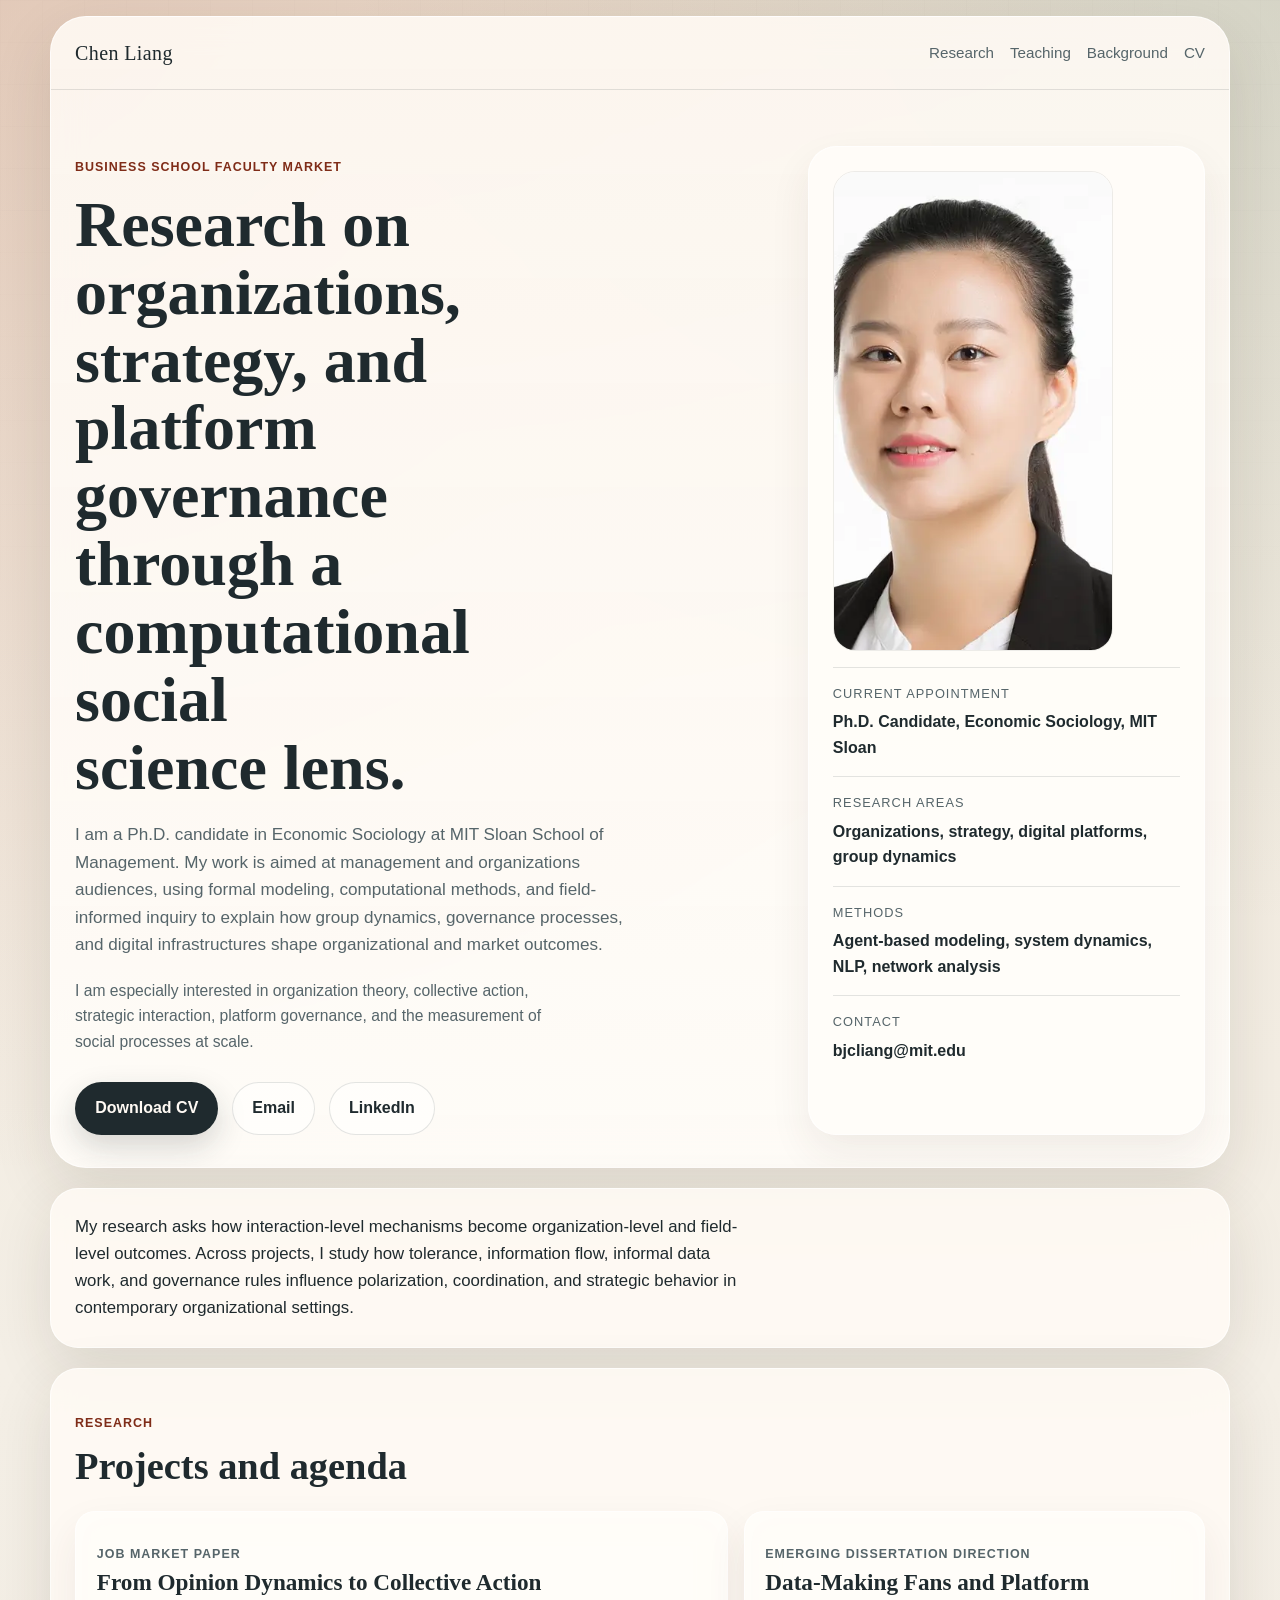
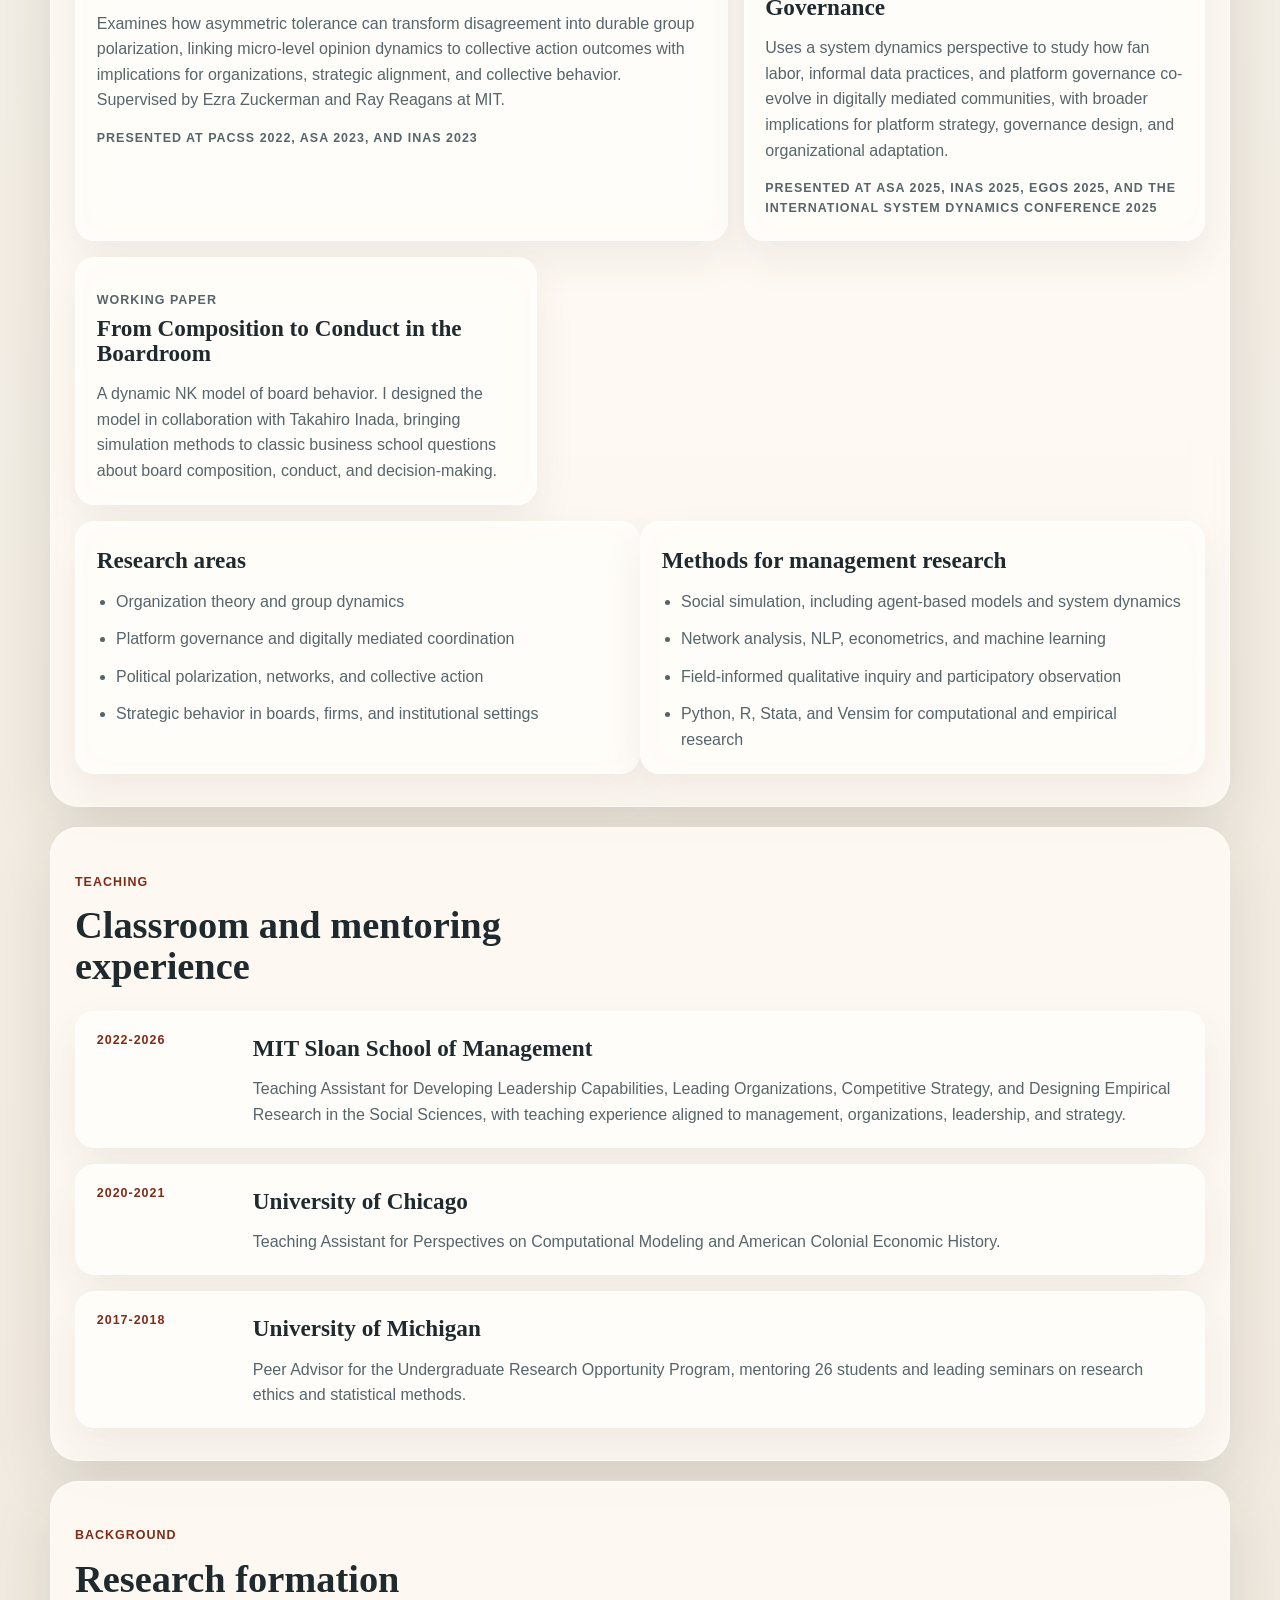
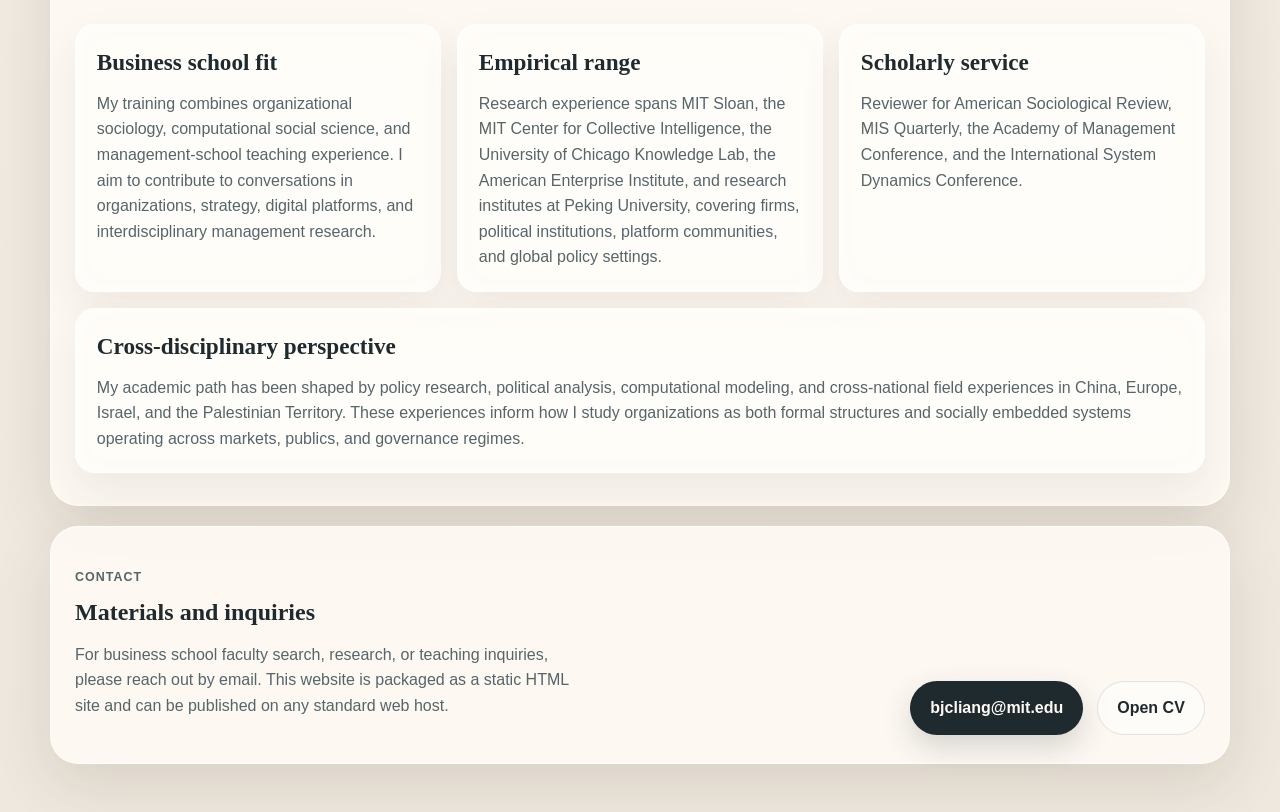
==== index.html @ 80644785 "Initial faculty site" ====
<!DOCTYPE html>
<html lang="en">
  <head>
    <meta charset="UTF-8" />
    <meta name="viewport" content="width=device-width, initial-scale=1.0" />
    <title>Chen Liang | Business School Faculty Market</title>
    <meta
      name="description"
      content="Chen Liang is a Ph.D. candidate at MIT Sloan whose research connects organizational theory, computational social science, and platform governance for management audiences."
    />
    <link rel="stylesheet" href="styles.css" />
  </head>
  <body>
    <div class="page-shell">
      <header class="hero">
        <nav class="topbar">
          <a class="wordmark" href="#top">Chen Liang</a>
          <div class="toplinks">
            <a href="#research">Research</a>
            <a href="#teaching">Teaching</a>
            <a href="#background">Background</a>
            <a href="Chen_Liang_CV.pdf" target="_blank" rel="noreferrer">CV</a>
          </div>
        </nav>

        <section class="hero-grid" id="top">
          <div class="hero-copy">
            <p class="eyebrow">Business School Faculty Market</p>
            <h1>
              Research on organizations, strategy, and platform governance
              through a computational social science lens.
            </h1>
            <p class="lede">
              I am a Ph.D. candidate in Economic Sociology at MIT Sloan School
              of Management. My work is aimed at management and organizations
              audiences, using formal modeling, computational methods, and
              field-informed inquiry to explain how group dynamics, governance
              processes, and digital infrastructures shape organizational and
              market outcomes.
            </p>
            <p class="lede lede-secondary">
              I am especially interested in organization theory, collective
              action, strategic interaction, platform governance, and the
              measurement of social processes at scale.
            </p>
            <div class="actions">
              <a class="button button-primary" href="Chen_Liang_CV.pdf" target="_blank" rel="noreferrer">Download CV</a>
              <a class="button button-secondary" href="mailto:bjcliang@mit.edu">Email</a>
              <a class="button button-secondary" href="https://www.linkedin.com/in/bjcliang/" target="_blank" rel="noreferrer">LinkedIn</a>
            </div>
          </div>

          <aside class="hero-card">
            <img
              class="headshot"
              src="headshot.webp"
              alt="Headshot of Chen Liang"
              width="480"
              height="480"
            />
            <dl class="profile-list">
              <div>
                <dt>Current appointment</dt>
                <dd>Ph.D. Candidate, Economic Sociology, MIT Sloan</dd>
              </div>
              <div>
                <dt>Research areas</dt>
                <dd>Organizations, strategy, digital platforms, group dynamics</dd>
              </div>
              <div>
                <dt>Methods</dt>
                <dd>Agent-based modeling, system dynamics, NLP, network analysis</dd>
              </div>
              <div>
                <dt>Contact</dt>
                <dd>bjcliang@mit.edu</dd>
              </div>
            </dl>
          </aside>
        </section>
      </header>

      <main>
        <section class="section intro-strip">
          <p>
            My research asks how interaction-level mechanisms become
            organization-level and field-level outcomes. Across projects, I
            study how tolerance, information flow, informal data work, and
            governance rules influence polarization, coordination, and
            strategic behavior in contemporary organizational settings.
          </p>
        </section>

        <section class="section" id="research">
          <div class="section-heading">
            <p class="eyebrow">Research</p>
            <h2>Projects and agenda</h2>
          </div>

          <div class="card-grid">
            <article class="feature-card feature-card-large">
              <p class="card-label">Job market paper</p>
              <h3>From Opinion Dynamics to Collective Action</h3>
              <p>
                Examines how asymmetric tolerance can transform disagreement
                into durable group polarization, linking micro-level opinion
                dynamics to collective action outcomes with implications for
                organizations, strategic alignment, and collective behavior.
                Supervised by Ezra Zuckerman and Ray Reagans at MIT.
              </p>
              <p class="meta">
                Presented at PaCSS 2022, ASA 2023, and INAS 2023
              </p>
            </article>

            <article class="feature-card">
              <p class="card-label">Emerging dissertation direction</p>
              <h3>Data-Making Fans and Platform Governance</h3>
              <p>
                Uses a system dynamics perspective to study how fan labor,
                informal data practices, and platform governance co-evolve in
                digitally mediated communities, with broader implications for
                platform strategy, governance design, and organizational
                adaptation.
              </p>
              <p class="meta">
                Presented at ASA 2025, INAS 2025, EGOS 2025, and the
                International System Dynamics Conference 2025
              </p>
            </article>

            <article class="feature-card">
              <p class="card-label">Working paper</p>
              <h3>From Composition to Conduct in the Boardroom</h3>
              <p>
                A dynamic NK model of board behavior. I designed the model in
                collaboration with Takahiro Inada, bringing simulation methods
                to classic business school questions about board composition,
                conduct, and decision-making.
              </p>
            </article>
          </div>

          <div class="two-column">
            <article class="panel">
              <h3>Research areas</h3>
              <ul class="clean-list">
                <li>Organization theory and group dynamics</li>
                <li>Platform governance and digitally mediated coordination</li>
                <li>Political polarization, networks, and collective action</li>
                <li>Strategic behavior in boards, firms, and institutional settings</li>
              </ul>
            </article>

            <article class="panel">
              <h3>Methods for management research</h3>
              <ul class="clean-list">
                <li>Social simulation, including agent-based models and system dynamics</li>
                <li>Network analysis, NLP, econometrics, and machine learning</li>
                <li>Field-informed qualitative inquiry and participatory observation</li>
                <li>Python, R, Stata, and Vensim for computational and empirical research</li>
              </ul>
            </article>
          </div>
        </section>

        <section class="section" id="teaching">
          <div class="section-heading">
            <p class="eyebrow">Teaching</p>
            <h2>Classroom and mentoring experience</h2>
          </div>

          <div class="timeline">
            <article class="timeline-item">
              <span class="timeline-year">2022-2026</span>
              <div>
                <h3>MIT Sloan School of Management</h3>
                <p>
                  Teaching Assistant for Developing Leadership Capabilities,
                  Leading Organizations, Competitive Strategy, and Designing
                  Empirical Research in the Social Sciences, with teaching
                  experience aligned to management, organizations, leadership,
                  and strategy.
                </p>
              </div>
            </article>

            <article class="timeline-item">
              <span class="timeline-year">2020-2021</span>
              <div>
                <h3>University of Chicago</h3>
                <p>
                  Teaching Assistant for Perspectives on Computational Modeling
                  and American Colonial Economic History.
                </p>
              </div>
            </article>

            <article class="timeline-item">
              <span class="timeline-year">2017-2018</span>
              <div>
                <h3>University of Michigan</h3>
                <p>
                  Peer Advisor for the Undergraduate Research Opportunity
                  Program, mentoring 26 students and leading seminars on
                  research ethics and statistical methods.
                </p>
              </div>
            </article>
          </div>
        </section>

        <section class="section" id="background">
          <div class="section-heading">
            <p class="eyebrow">Background</p>
            <h2>Research formation</h2>
          </div>

          <div class="three-up">
            <article class="panel">
              <h3>Business school fit</h3>
              <p>
                My training combines organizational sociology, computational
                social science, and management-school teaching experience. I
                aim to contribute to conversations in organizations, strategy,
                digital platforms, and interdisciplinary management research.
              </p>
            </article>

            <article class="panel">
              <h3>Empirical range</h3>
              <p>
                Research experience spans MIT Sloan, the MIT Center for
                Collective Intelligence, the University of Chicago Knowledge
                Lab, the American Enterprise Institute, and research institutes
                at Peking University, covering firms, political institutions,
                platform communities, and global policy settings.
              </p>
            </article>

            <article class="panel">
              <h3>Scholarly service</h3>
              <p>
                Reviewer for American Sociological Review, MIS Quarterly, the
                Academy of Management Conference, and the International System
                Dynamics Conference.
              </p>
            </article>
          </div>

          <article class="panel panel-wide">
            <h3>Cross-disciplinary perspective</h3>
            <p>
              My academic path has been shaped by policy research, political
              analysis, computational modeling, and cross-national field
              experiences in China, Europe, Israel, and the Palestinian
              Territory. These experiences inform how I study organizations as
              both formal structures and socially embedded systems operating
              across markets, publics, and governance regimes.
            </p>
          </article>
        </section>

        <section class="section contact-panel">
          <div>
            <p class="eyebrow">Contact</p>
            <h2>Materials and inquiries</h2>
            <p>
              For business school faculty search, research, or teaching
              inquiries, please reach out by email. This website is packaged as
              a static HTML site and can be published on any standard web host.
            </p>
          </div>
          <div class="contact-actions">
            <a class="button button-primary" href="mailto:bjcliang@mit.edu">bjcliang@mit.edu</a>
            <a class="button button-secondary" href="Chen_Liang_CV.pdf" target="_blank" rel="noreferrer">Open CV</a>
          </div>
        </section>
      </main>
    </div>
  </body>
</html>
---- styles.css ----
:root {
  --bg: #f4efe6;
  --bg-soft: rgba(255, 251, 245, 0.86);
  --paper: rgba(255, 253, 249, 0.94);
  --ink: #1f2a2e;
  --muted: #56656a;
  --line: rgba(31, 42, 46, 0.12);
  --accent: #aa4a2d;
  --accent-deep: #7f2c18;
  --sage: #d9e4dd;
  --shadow: 0 20px 60px rgba(51, 43, 24, 0.12);
  --radius-lg: 28px;
  --radius-md: 20px;
  --radius-sm: 14px;
  --max: 1180px;
}

* {
  box-sizing: border-box;
}

html {
  scroll-behavior: smooth;
}

body {
  margin: 0;
  font-family: "Avenir Next", Avenir, "Segoe UI", sans-serif;
  color: var(--ink);
  background:
    radial-gradient(circle at top left, rgba(170, 74, 45, 0.18), transparent 28%),
    radial-gradient(circle at top right, rgba(100, 133, 118, 0.18), transparent 22%),
    linear-gradient(180deg, #efe6d8 0%, var(--bg) 34%, #efe8de 100%);
  line-height: 1.6;
}

body::before {
  content: "";
  position: fixed;
  inset: 0;
  pointer-events: none;
  background-image: linear-gradient(rgba(31, 42, 46, 0.025) 1px, transparent 1px),
    linear-gradient(90deg, rgba(31, 42, 46, 0.025) 1px, transparent 1px);
  background-size: 42px 42px;
  mask-image: linear-gradient(180deg, rgba(0, 0, 0, 0.35), transparent 85%);
}

a {
  color: inherit;
  text-decoration: none;
}

.page-shell {
  width: min(calc(100% - 2rem), var(--max));
  margin: 1rem auto 3rem;
}

.hero,
.section,
.panel,
.feature-card,
.contact-panel {
  backdrop-filter: blur(16px);
  animation: rise-in 700ms ease both;
}

.hero {
  background: linear-gradient(180deg, rgba(255, 250, 244, 0.88), rgba(255, 252, 248, 0.92));
  border: 1px solid rgba(255, 255, 255, 0.7);
  border-radius: calc(var(--radius-lg) + 8px);
  box-shadow: var(--shadow);
  overflow: hidden;
}

.topbar {
  display: flex;
  justify-content: space-between;
  align-items: center;
  gap: 1rem;
  padding: 1.25rem 1.5rem;
  border-bottom: 1px solid var(--line);
}

.wordmark {
  font-family: Georgia, "Times New Roman", serif;
  font-size: 1.25rem;
  letter-spacing: 0.02em;
}

.toplinks {
  display: flex;
  flex-wrap: wrap;
  gap: 1rem;
  color: var(--muted);
  font-size: 0.95rem;
}

.toplinks a:hover,
.wordmark:hover {
  color: var(--accent-deep);
}

.hero-grid {
  display: grid;
  grid-template-columns: minmax(0, 1.5fr) minmax(280px, 0.85fr);
  gap: 2rem;
  padding: 3.5rem 1.5rem 2rem;
}

.eyebrow,
.card-label,
.meta,
.timeline-year {
  letter-spacing: 0.08em;
  text-transform: uppercase;
  font-size: 0.78rem;
}

.eyebrow,
.card-label,
.timeline-year {
  color: var(--accent-deep);
  font-weight: 700;
}

.hero-copy h1,
.section-heading h2,
.panel h3,
.feature-card h3,
.timeline-item h3,
.contact-panel h2 {
  font-family: Georgia, "Times New Roman", serif;
  font-weight: 600;
  line-height: 1.06;
  margin: 0;
}

.hero-copy h1 {
  font-size: clamp(2.8rem, 5vw, 5.5rem);
  max-width: 11ch;
  margin-top: 0.35rem;
}

.lede {
  max-width: 60ch;
  font-size: 1.07rem;
  color: var(--muted);
  margin: 1.25rem 0 0;
}

.lede-secondary {
  max-width: 58ch;
  font-size: 0.98rem;
}

.actions,
.contact-actions {
  display: flex;
  flex-wrap: wrap;
  gap: 0.85rem;
  margin-top: 1.75rem;
}

.button {
  display: inline-flex;
  align-items: center;
  justify-content: center;
  min-height: 48px;
  padding: 0.8rem 1.2rem;
  border-radius: 999px;
  border: 1px solid transparent;
  font-weight: 700;
  transition: transform 180ms ease, box-shadow 180ms ease, border-color 180ms ease;
}

.button:hover {
  transform: translateY(-2px);
}

.button-primary {
  background: var(--ink);
  color: #fffaf4;
  box-shadow: 0 12px 30px rgba(31, 42, 46, 0.18);
}

.button-secondary {
  background: rgba(255, 255, 255, 0.55);
  border-color: rgba(31, 42, 46, 0.12);
}

.hero-card,
.panel,
.feature-card,
.contact-panel,
.timeline-item {
  background: var(--paper);
  border: 1px solid rgba(255, 255, 255, 0.72);
  box-shadow: 0 18px 40px rgba(74, 57, 33, 0.08);
}

.hero-card {
  border-radius: var(--radius-lg);
  padding: 1.5rem;
  position: relative;
  overflow: hidden;
}

.hero-card::after {
  content: "";
  position: absolute;
  inset: auto -20% -35% auto;
  width: 220px;
  height: 220px;
  background: radial-gradient(circle, rgba(170, 74, 45, 0.18), transparent 68%);
}

.headshot {
  display: block;
  width: min(100%, 280px);
  aspect-ratio: 1 / 1;
  object-fit: cover;
  object-position: center top;
  border-radius: 22px;
  margin-bottom: 1rem;
  border: 1px solid rgba(31, 42, 46, 0.08);
}

.profile-list {
  display: grid;
  gap: 1rem;
  margin: 0;
}

.profile-list div {
  padding-top: 1rem;
  border-top: 1px solid var(--line);
}

.profile-list dt {
  font-size: 0.8rem;
  text-transform: uppercase;
  letter-spacing: 0.08em;
  color: var(--muted);
  margin-bottom: 0.3rem;
}

.profile-list dd {
  margin: 0;
  font-weight: 600;
}

.section {
  margin-top: 1.25rem;
  padding: 2rem 1.5rem;
  background: var(--bg-soft);
  border: 1px solid rgba(255, 255, 255, 0.7);
  border-radius: var(--radius-lg);
  box-shadow: var(--shadow);
}

.intro-strip {
  padding-top: 1.6rem;
  padding-bottom: 1.6rem;
}

.intro-strip p {
  margin: 0;
  max-width: 72ch;
  font-size: 1.05rem;
}

.section-heading {
  max-width: 54ch;
  margin-bottom: 1.5rem;
}

.section-heading h2 {
  font-size: clamp(2rem, 3vw, 3.15rem);
  margin-top: 0.15rem;
}

.card-grid,
.three-up {
  display: grid;
  gap: 1rem;
}

.card-grid {
  grid-template-columns: repeat(12, 1fr);
}

.feature-card {
  border-radius: var(--radius-md);
  padding: 1.3rem;
}

.feature-card-large {
  grid-column: span 7;
}

.feature-card:not(.feature-card-large) {
  grid-column: span 5;
}

.feature-card h3,
.panel h3,
.timeline-item h3 {
  font-size: 1.45rem;
  margin-top: 0.3rem;
}

.feature-card p,
.panel p,
.timeline-item p {
  color: var(--muted);
  margin-bottom: 0;
}

.meta {
  margin-top: 1rem;
  color: var(--accent-deep);
  font-weight: 700;
}

.two-column,
.three-up {
  display: grid;
  grid-template-columns: repeat(2, minmax(0, 1fr));
  margin-top: 1rem;
}

.three-up {
  grid-template-columns: repeat(3, minmax(0, 1fr));
}

.panel {
  border-radius: var(--radius-md);
  padding: 1.3rem;
}

.panel-wide {
  margin-top: 1rem;
}

.clean-list {
  margin: 1rem 0 0;
  padding-left: 1.2rem;
  color: var(--muted);
}

.clean-list li + li {
  margin-top: 0.75rem;
}

.timeline {
  display: grid;
  gap: 1rem;
}

.timeline-item {
  display: grid;
  grid-template-columns: 140px minmax(0, 1fr);
  gap: 1rem;
  padding: 1.2rem 1.3rem;
  border-radius: var(--radius-md);
}

.contact-panel {
  display: flex;
  justify-content: space-between;
  align-items: end;
  gap: 1.5rem;
  margin-top: 1.25rem;
  padding: 1.75rem 1.5rem;
  border-radius: var(--radius-lg);
}

.contact-panel p {
  color: var(--muted);
  max-width: 56ch;
}

@keyframes rise-in {
  from {
    opacity: 0;
    transform: translateY(18px);
  }

  to {
    opacity: 1;
    transform: translateY(0);
  }
}

@media (max-width: 980px) {
  .hero-grid,
  .contact-panel,
  .timeline-item {
    grid-template-columns: 1fr;
  }

  .card-grid,
  .two-column,
  .three-up {
    grid-template-columns: 1fr;
  }

  .feature-card,
  .feature-card-large {
    grid-column: auto;
  }

  .contact-panel {
    align-items: start;
  }
}

@media (max-width: 720px) {
  .page-shell {
    width: min(calc(100% - 1rem), var(--max));
    margin-top: 0.5rem;
  }

  .topbar,
  .hero-grid,
  .section,
  .contact-panel {
    padding-left: 1rem;
    padding-right: 1rem;
  }

  .hero-grid {
    padding-top: 2.25rem;
  }

  .hero-copy h1 {
    max-width: none;
  }
}
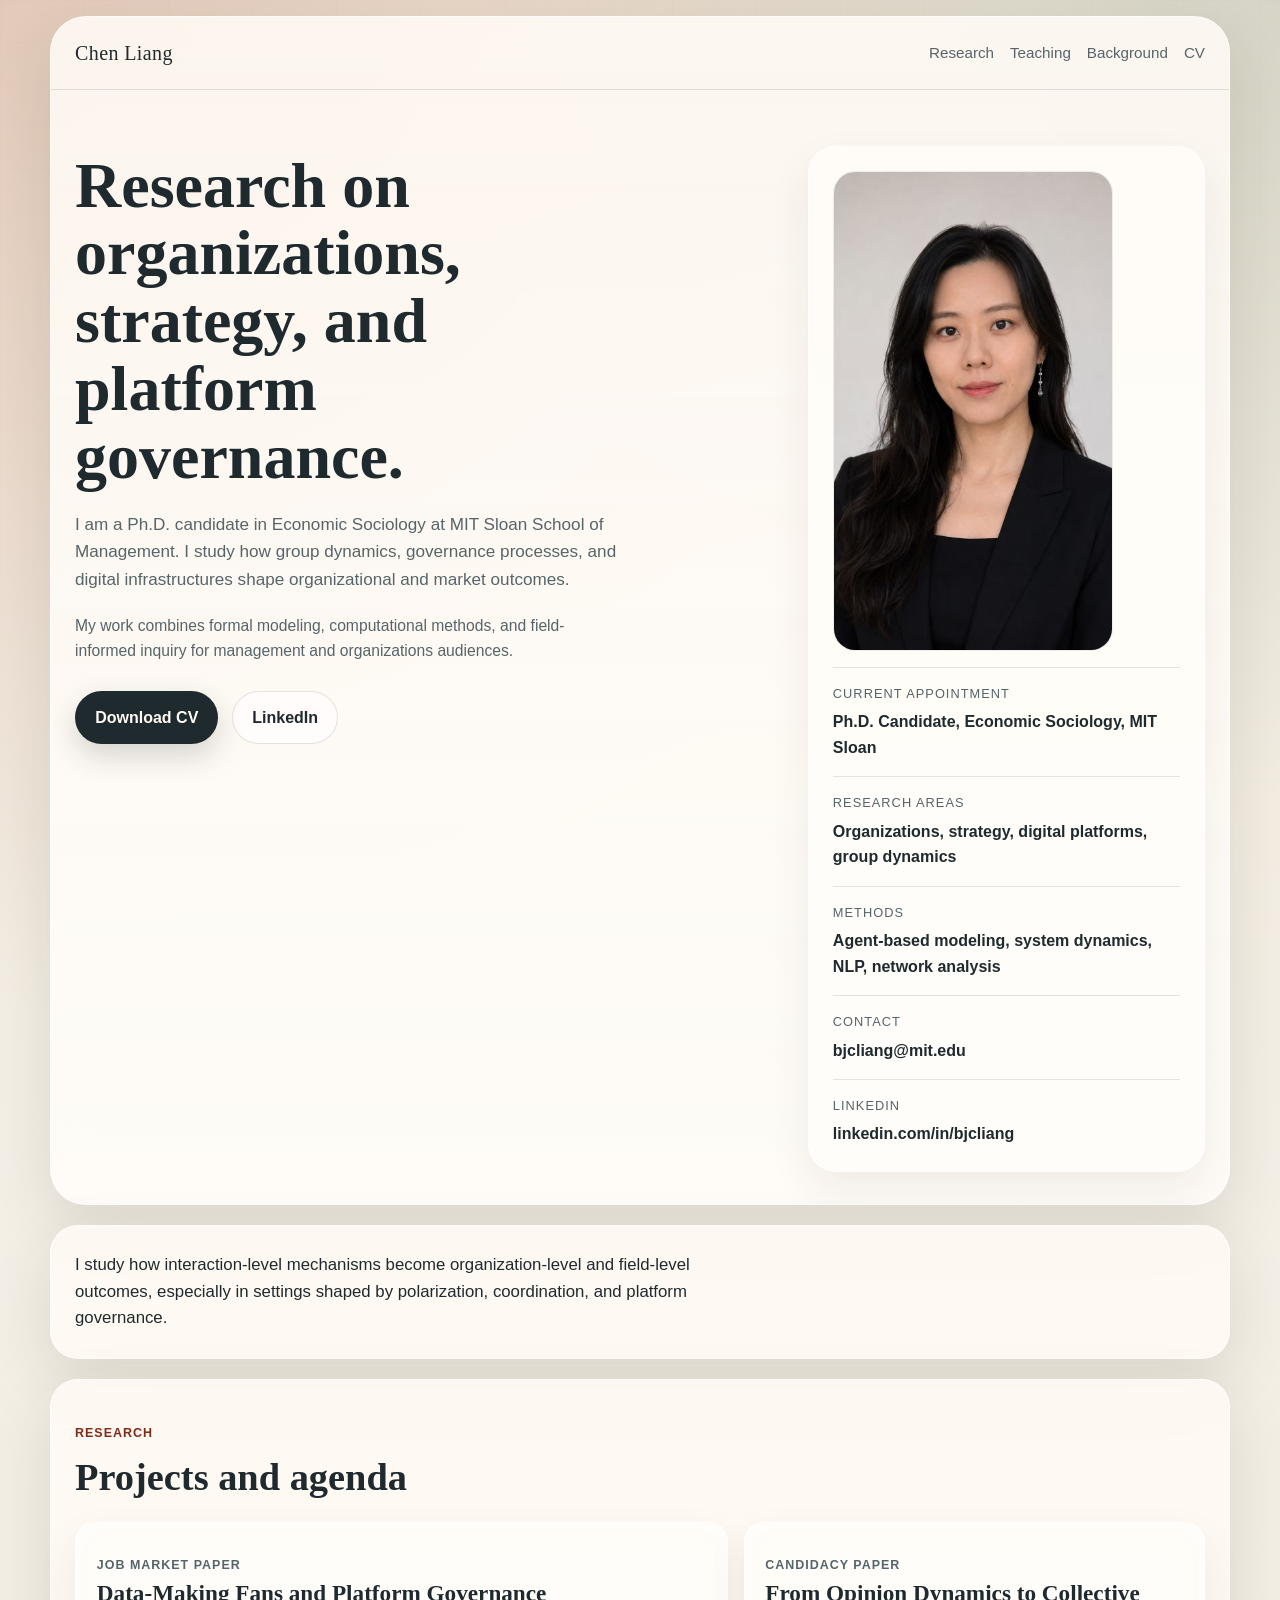
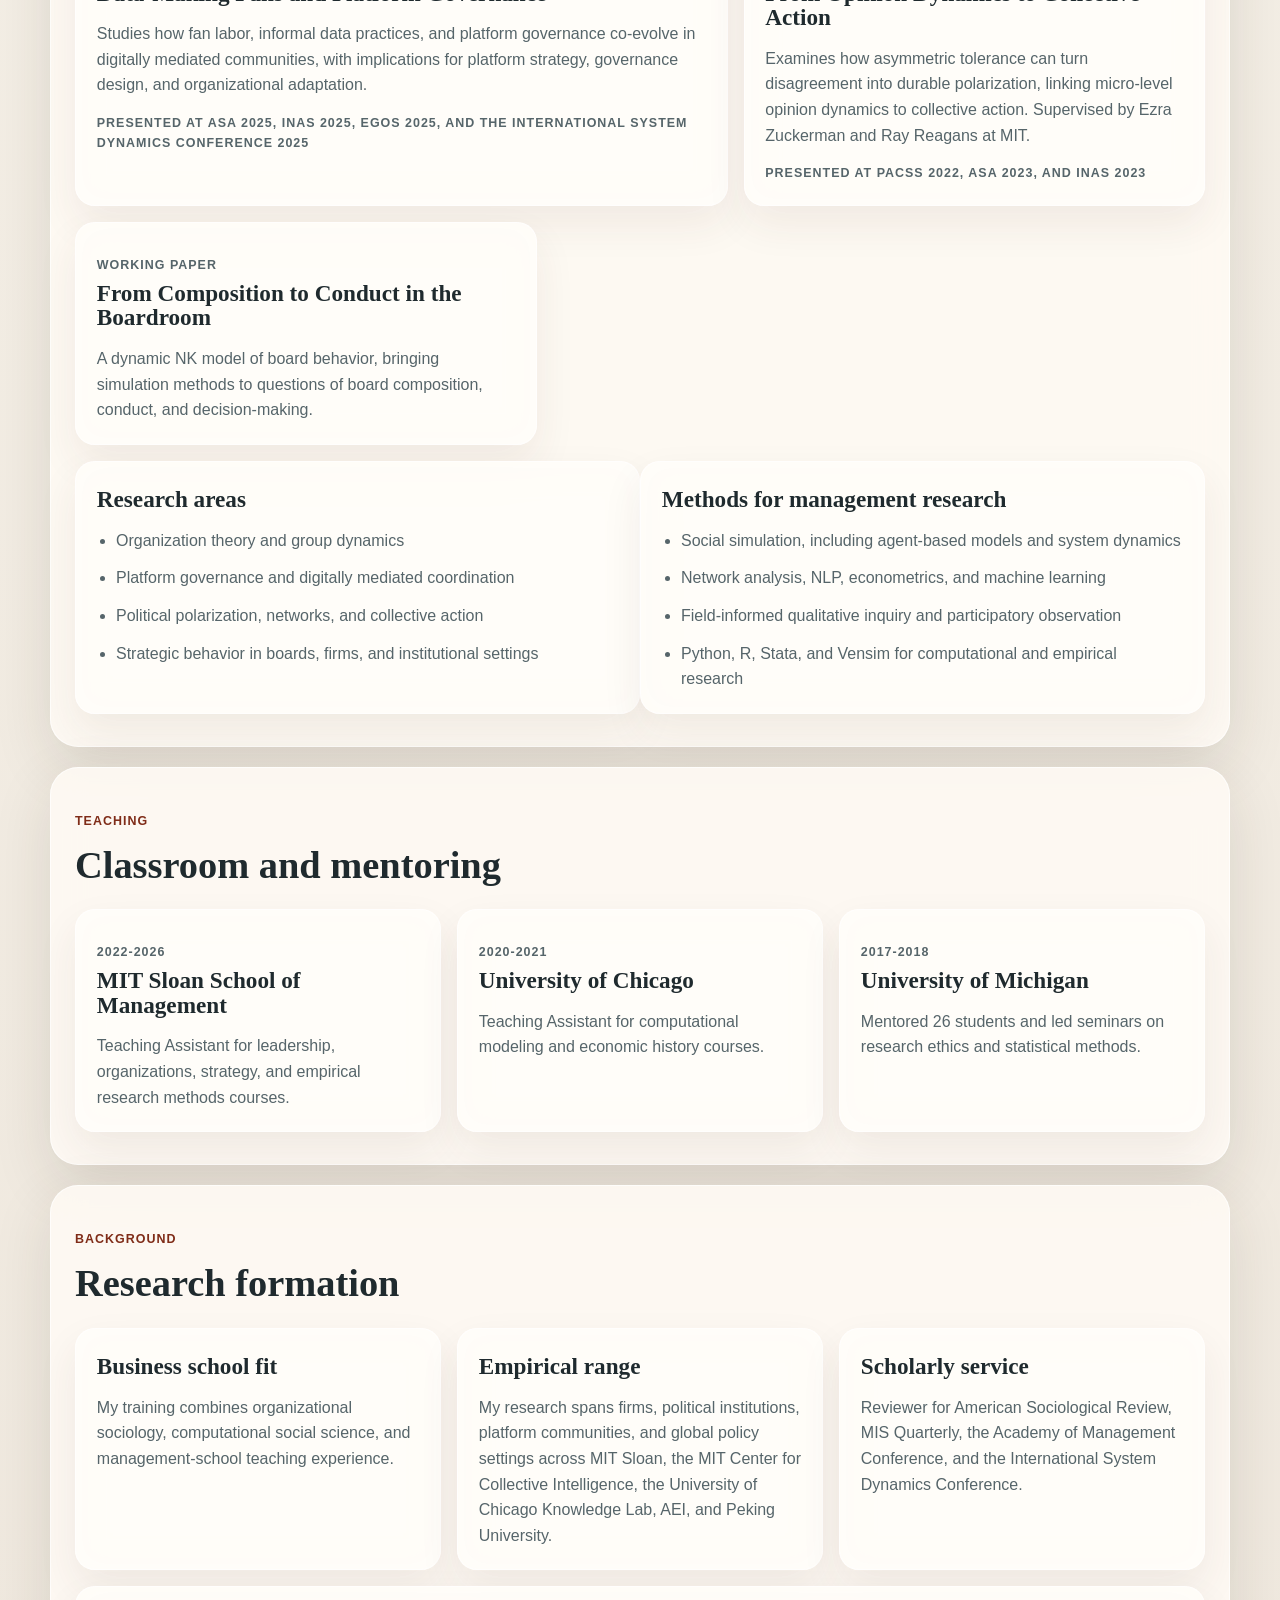
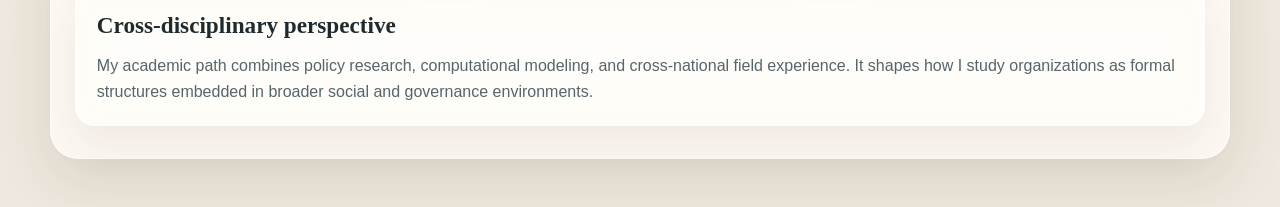
==== commit c5aee00c: "refine" ====
--- a/index.html
+++ b/index.html
@@ -3,10 +3,10 @@
   <head>
     <meta charset="UTF-8" />
     <meta name="viewport" content="width=device-width, initial-scale=1.0" />
-    <title>Chen Liang | Business School Faculty Market</title>
+    <title>Chen Liang</title>
     <meta
       name="description"
-      content="Chen Liang is a Ph.D. candidate at MIT Sloan whose research connects organizational theory, computational social science, and platform governance for management audiences."
+      content="Chen Liang is a Ph.D. candidate at MIT Sloan studying organizations, strategy, and platform governance with computational social science methods."
     />
     <link rel="stylesheet" href="styles.css" />
   </head>
@@ -25,27 +25,22 @@
 
         <section class="hero-grid" id="top">
           <div class="hero-copy">
-            <p class="eyebrow">Business School Faculty Market</p>
             <h1>
-              Research on organizations, strategy, and platform governance
-              through a computational social science lens.
+              Research on organizations, strategy, and platform governance.
             </h1>
             <p class="lede">
               I am a Ph.D. candidate in Economic Sociology at MIT Sloan School
-              of Management. My work is aimed at management and organizations
-              audiences, using formal modeling, computational methods, and
-              field-informed inquiry to explain how group dynamics, governance
-              processes, and digital infrastructures shape organizational and
-              market outcomes.
+              of Management. I study how group dynamics, governance processes,
+              and digital infrastructures shape organizational and market
+              outcomes.
             </p>
             <p class="lede lede-secondary">
-              I am especially interested in organization theory, collective
-              action, strategic interaction, platform governance, and the
-              measurement of social processes at scale.
+              My work combines formal modeling, computational methods, and
+              field-informed inquiry for management and organizations
+              audiences.
             </p>
             <div class="actions">
               <a class="button button-primary" href="Chen_Liang_CV.pdf" target="_blank" rel="noreferrer">Download CV</a>
-              <a class="button button-secondary" href="mailto:bjcliang@mit.edu">Email</a>
               <a class="button button-secondary" href="https://www.linkedin.com/in/bjcliang/" target="_blank" rel="noreferrer">LinkedIn</a>
             </div>
           </div>
@@ -53,7 +48,7 @@
           <aside class="hero-card">
             <img
               class="headshot"
-              src="headshot.webp"
+              src="portrait.jpg"
               alt="Headshot of Chen Liang"
               width="480"
               height="480"
@@ -75,6 +70,10 @@
                 <dt>Contact</dt>
                 <dd>bjcliang@mit.edu</dd>
               </div>
+              <div>
+                <dt>LinkedIn</dt>
+                <dd><a href="https://www.linkedin.com/in/bjcliang/" target="_blank" rel="noreferrer">linkedin.com/in/bjcliang</a></dd>
+              </div>
             </dl>
           </aside>
         </section>
@@ -83,11 +82,9 @@
       <main>
         <section class="section intro-strip">
           <p>
-            My research asks how interaction-level mechanisms become
-            organization-level and field-level outcomes. Across projects, I
-            study how tolerance, information flow, informal data work, and
-            governance rules influence polarization, coordination, and
-            strategic behavior in contemporary organizational settings.
+            I study how interaction-level mechanisms become organization-level
+            and field-level outcomes, especially in settings shaped by
+            polarization, coordination, and platform governance.
           </p>
         </section>
 
@@ -100,28 +97,12 @@
           <div class="card-grid">
             <article class="feature-card feature-card-large">
               <p class="card-label">Job market paper</p>
-              <h3>From Opinion Dynamics to Collective Action</h3>
-              <p>
-                Examines how asymmetric tolerance can transform disagreement
-                into durable group polarization, linking micro-level opinion
-                dynamics to collective action outcomes with implications for
-                organizations, strategic alignment, and collective behavior.
-                Supervised by Ezra Zuckerman and Ray Reagans at MIT.
-              </p>
-              <p class="meta">
-                Presented at PaCSS 2022, ASA 2023, and INAS 2023
-              </p>
-            </article>
-
-            <article class="feature-card">
-              <p class="card-label">Emerging dissertation direction</p>
               <h3>Data-Making Fans and Platform Governance</h3>
               <p>
-                Uses a system dynamics perspective to study how fan labor,
-                informal data practices, and platform governance co-evolve in
-                digitally mediated communities, with broader implications for
-                platform strategy, governance design, and organizational
-                adaptation.
+                Studies how fan labor, informal data practices, and platform
+                governance co-evolve in digitally mediated communities, with
+                implications for platform strategy, governance design, and
+                organizational adaptation.
               </p>
               <p class="meta">
                 Presented at ASA 2025, INAS 2025, EGOS 2025, and the
@@ -130,13 +111,26 @@
             </article>
 
             <article class="feature-card">
+              <p class="card-label">Candidacy paper</p>
+              <h3>From Opinion Dynamics to Collective Action</h3>
+              <p>
+                Examines how asymmetric tolerance can turn disagreement into
+                durable polarization, linking micro-level opinion dynamics to
+                collective action. Supervised by Ezra Zuckerman and Ray Reagans
+                at MIT.
+              </p>
+              <p class="meta">
+                Presented at PaCSS 2022, ASA 2023, and INAS 2023
+              </p>
+            </article>
+
+            <article class="feature-card">
               <p class="card-label">Working paper</p>
               <h3>From Composition to Conduct in the Boardroom</h3>
               <p>
-                A dynamic NK model of board behavior. I designed the model in
-                collaboration with Takahiro Inada, bringing simulation methods
-                to classic business school questions about board composition,
-                conduct, and decision-making.
+                A dynamic NK model of board behavior, bringing simulation
+                methods to questions of board composition, conduct, and
+                decision-making.
               </p>
             </article>
           </div>
@@ -167,45 +161,35 @@
         <section class="section" id="teaching">
           <div class="section-heading">
             <p class="eyebrow">Teaching</p>
-            <h2>Classroom and mentoring experience</h2>
-          </div>
-
-          <div class="timeline">
-            <article class="timeline-item">
-              <span class="timeline-year">2022-2026</span>
-              <div>
-                <h3>MIT Sloan School of Management</h3>
-                <p>
-                  Teaching Assistant for Developing Leadership Capabilities,
-                  Leading Organizations, Competitive Strategy, and Designing
-                  Empirical Research in the Social Sciences, with teaching
-                  experience aligned to management, organizations, leadership,
-                  and strategy.
-                </p>
-              </div>
-            </article>
-
-            <article class="timeline-item">
-              <span class="timeline-year">2020-2021</span>
-              <div>
-                <h3>University of Chicago</h3>
-                <p>
-                  Teaching Assistant for Perspectives on Computational Modeling
-                  and American Colonial Economic History.
-                </p>
-              </div>
-            </article>
-
-            <article class="timeline-item">
-              <span class="timeline-year">2017-2018</span>
-              <div>
-                <h3>University of Michigan</h3>
-                <p>
-                  Peer Advisor for the Undergraduate Research Opportunity
-                  Program, mentoring 26 students and leading seminars on
-                  research ethics and statistical methods.
-                </p>
-              </div>
+            <h2>Classroom and mentoring</h2>
+          </div>
+
+          <div class="teaching-row">
+            <article class="panel">
+              <p class="timeline-year">2022-2026</p>
+              <h3>MIT Sloan School of Management</h3>
+              <p>
+                Teaching Assistant for leadership, organizations, strategy, and
+                empirical research methods courses.
+              </p>
+            </article>
+
+            <article class="panel">
+              <p class="timeline-year">2020-2021</p>
+              <h3>University of Chicago</h3>
+              <p>
+                Teaching Assistant for computational modeling and economic
+                history courses.
+              </p>
+            </article>
+
+            <article class="panel">
+              <p class="timeline-year">2017-2018</p>
+              <h3>University of Michigan</h3>
+              <p>
+                Mentored 26 students and led seminars on research ethics and
+                statistical methods.
+              </p>
             </article>
           </div>
         </section>
@@ -221,20 +205,17 @@
               <h3>Business school fit</h3>
               <p>
                 My training combines organizational sociology, computational
-                social science, and management-school teaching experience. I
-                aim to contribute to conversations in organizations, strategy,
-                digital platforms, and interdisciplinary management research.
+                social science, and management-school teaching experience.
               </p>
             </article>
 
             <article class="panel">
               <h3>Empirical range</h3>
               <p>
-                Research experience spans MIT Sloan, the MIT Center for
-                Collective Intelligence, the University of Chicago Knowledge
-                Lab, the American Enterprise Institute, and research institutes
-                at Peking University, covering firms, political institutions,
-                platform communities, and global policy settings.
+                My research spans firms, political institutions, platform
+                communities, and global policy settings across MIT Sloan, the
+                MIT Center for Collective Intelligence, the University of
+                Chicago Knowledge Lab, AEI, and Peking University.
               </p>
             </article>
 
@@ -251,31 +232,14 @@
           <article class="panel panel-wide">
             <h3>Cross-disciplinary perspective</h3>
             <p>
-              My academic path has been shaped by policy research, political
-              analysis, computational modeling, and cross-national field
-              experiences in China, Europe, Israel, and the Palestinian
-              Territory. These experiences inform how I study organizations as
-              both formal structures and socially embedded systems operating
-              across markets, publics, and governance regimes.
+              My academic path combines policy research, computational
+              modeling, and cross-national field experience. It shapes how I
+              study organizations as formal structures embedded in broader
+              social and governance environments.
             </p>
           </article>
         </section>
 
-        <section class="section contact-panel">
-          <div>
-            <p class="eyebrow">Contact</p>
-            <h2>Materials and inquiries</h2>
-            <p>
-              For business school faculty search, research, or teaching
-              inquiries, please reach out by email. This website is packaged as
-              a static HTML site and can be published on any standard web host.
-            </p>
-          </div>
-          <div class="contact-actions">
-            <a class="button button-primary" href="mailto:bjcliang@mit.edu">bjcliang@mit.edu</a>
-            <a class="button button-secondary" href="Chen_Liang_CV.pdf" target="_blank" rel="noreferrer">Open CV</a>
-          </div>
-        </section>
       </main>
     </div>
   </body>
--- a/styles.css
+++ b/styles.css
@@ -217,9 +217,9 @@
 .headshot {
   display: block;
   width: min(100%, 280px);
-  aspect-ratio: 1 / 1;
+  aspect-ratio: 4 / 5;
   object-fit: cover;
-  object-position: center top;
+  object-position: center 18%;
   border-radius: 22px;
   margin-bottom: 1rem;
   border: 1px solid rgba(31, 42, 46, 0.08);
@@ -247,6 +247,10 @@
 .profile-list dd {
   margin: 0;
   font-weight: 600;
+}
+
+.profile-list a:hover {
+  color: var(--accent-deep);
 }
 
 .section {
@@ -354,6 +358,12 @@
 
 .timeline {
   display: grid;
+  gap: 1rem;
+}
+
+.teaching-row {
+  display: grid;
+  grid-template-columns: repeat(3, minmax(0, 1fr));
   gap: 1rem;
 }
 
@@ -401,7 +411,8 @@
 
   .card-grid,
   .two-column,
-  .three-up {
+  .three-up,
+  .teaching-row {
     grid-template-columns: 1fr;
   }
 
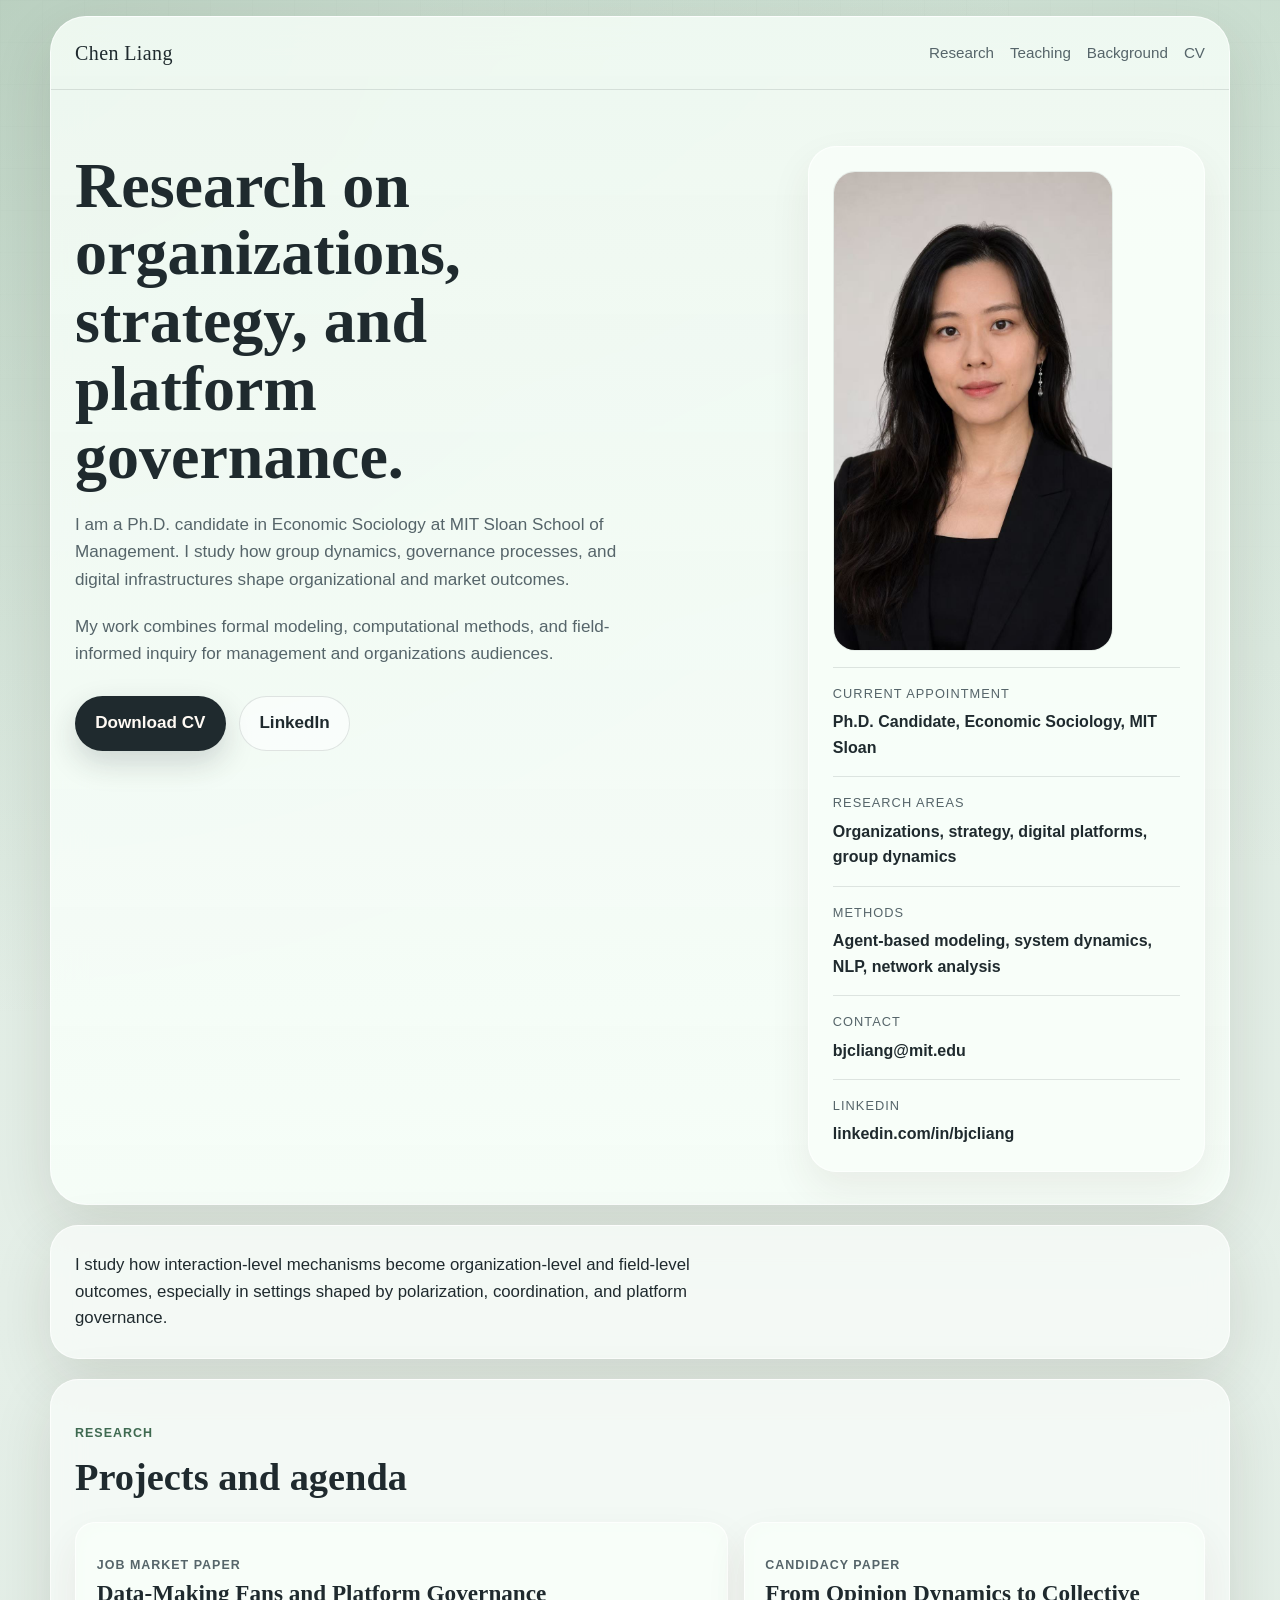
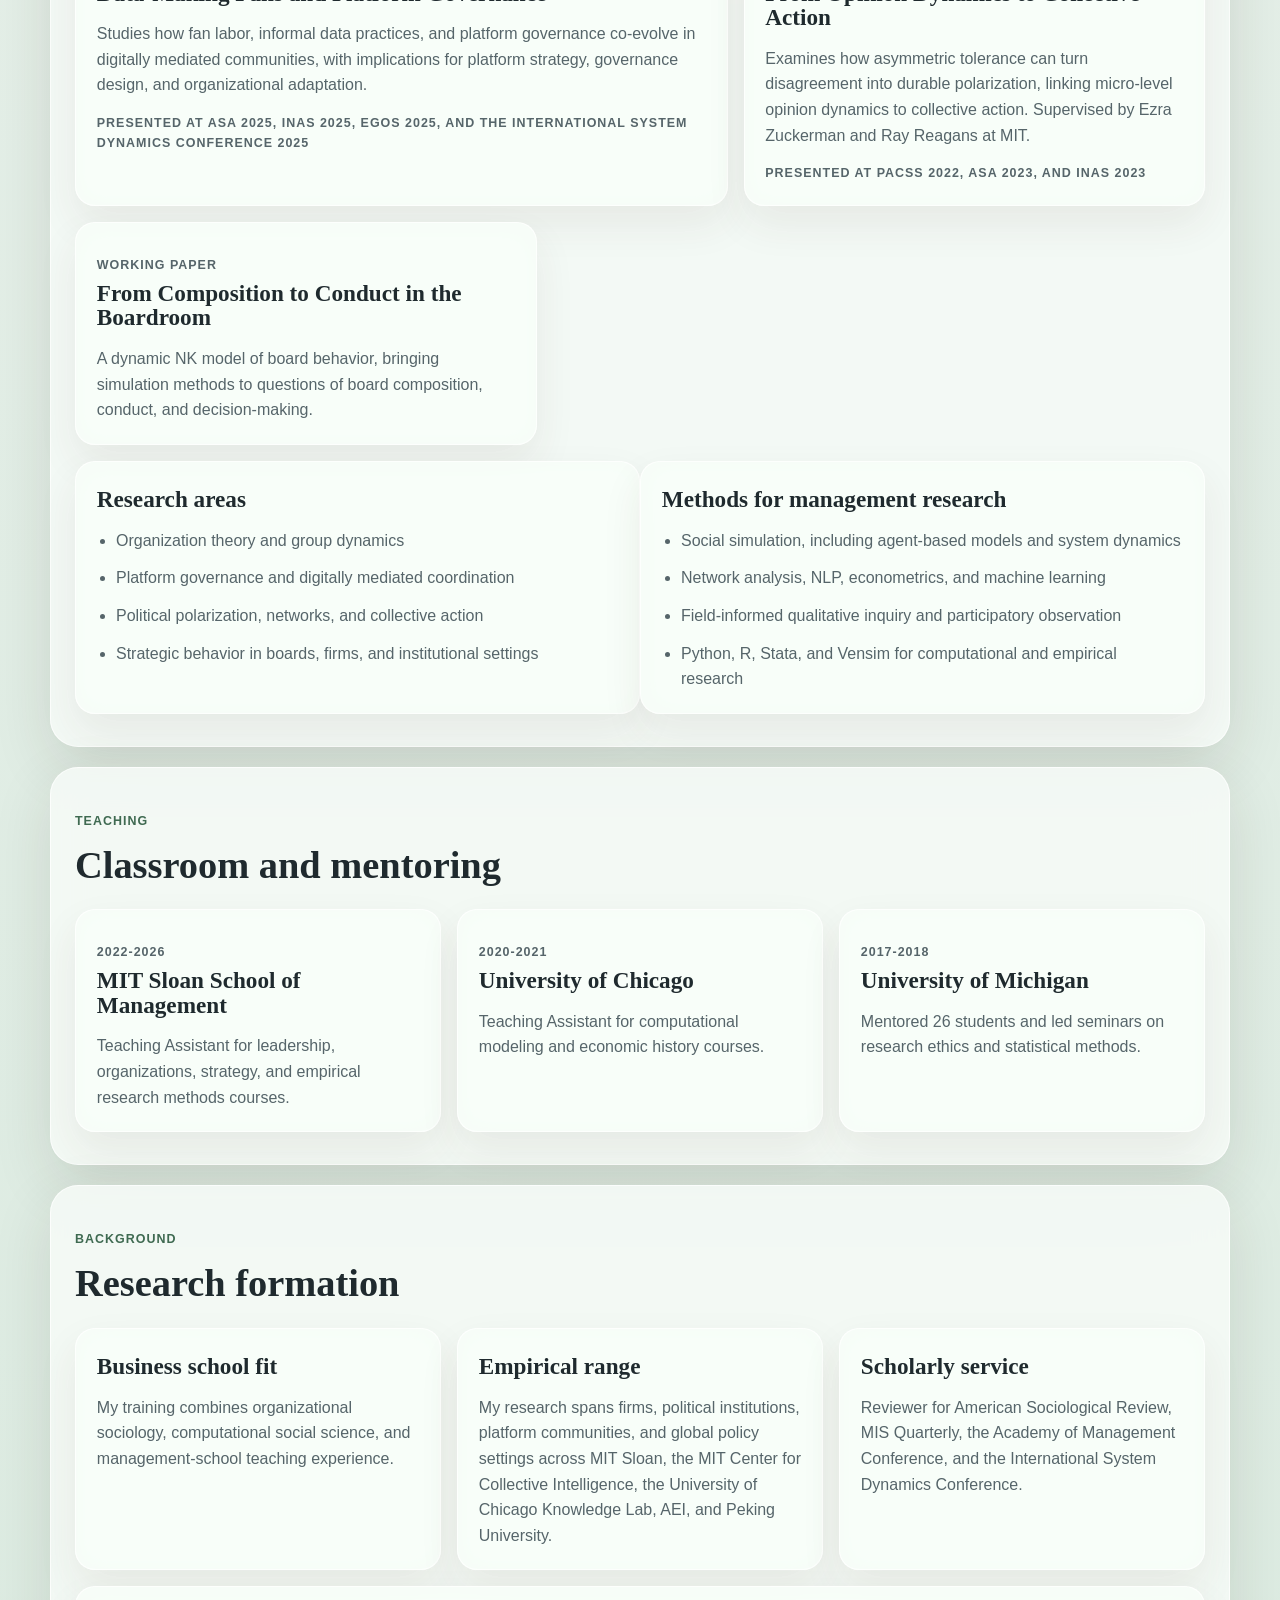
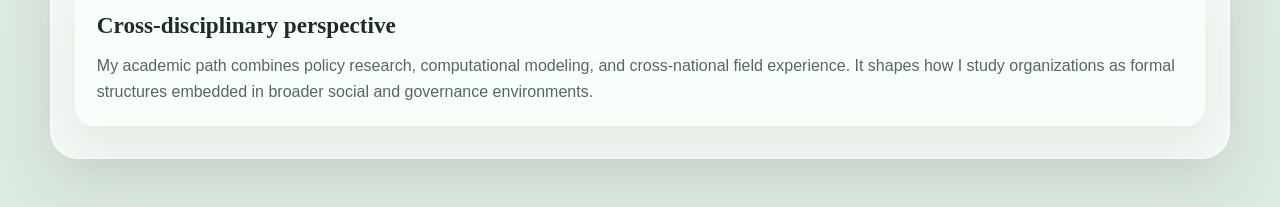
==== commit 18f90f1e: "change color" ====
--- a/index.html
+++ b/index.html
@@ -8,7 +8,7 @@
       name="description"
       content="Chen Liang is a Ph.D. candidate at MIT Sloan studying organizations, strategy, and platform governance with computational social science methods."
     />
-    <link rel="stylesheet" href="styles.css" />
+    <link rel="stylesheet" href="styles.css?v=3" />
   </head>
   <body>
     <div class="page-shell">
--- a/styles.css
+++ b/styles.css
@@ -1,13 +1,13 @@
 :root {
-  --bg: #f4efe6;
-  --bg-soft: rgba(255, 251, 245, 0.86);
-  --paper: rgba(255, 253, 249, 0.94);
+  --bg: #e5efe8;
+  --bg-soft: rgba(246, 251, 247, 0.86);
+  --paper: rgba(252, 255, 253, 0.94);
   --ink: #1f2a2e;
   --muted: #56656a;
   --line: rgba(31, 42, 46, 0.12);
-  --accent: #aa4a2d;
-  --accent-deep: #7f2c18;
-  --sage: #d9e4dd;
+  --accent: #6a8f73;
+  --accent-deep: #3f6a51;
+  --sage: #d5e6d9;
   --shadow: 0 20px 60px rgba(51, 43, 24, 0.12);
   --radius-lg: 28px;
   --radius-md: 20px;
@@ -28,9 +28,9 @@
   font-family: "Avenir Next", Avenir, "Segoe UI", sans-serif;
   color: var(--ink);
   background:
-    radial-gradient(circle at top left, rgba(170, 74, 45, 0.18), transparent 28%),
-    radial-gradient(circle at top right, rgba(100, 133, 118, 0.18), transparent 22%),
-    linear-gradient(180deg, #efe6d8 0%, var(--bg) 34%, #efe8de 100%);
+    radial-gradient(circle at top left, rgba(106, 143, 115, 0.28), transparent 28%),
+    radial-gradient(circle at top right, rgba(149, 181, 157, 0.22), transparent 24%),
+    linear-gradient(180deg, #d9e9de 0%, var(--bg) 38%, #dcebe1 100%);
   line-height: 1.6;
 }
 
@@ -65,7 +65,7 @@
 }
 
 .hero {
-  background: linear-gradient(180deg, rgba(255, 250, 244, 0.88), rgba(255, 252, 248, 0.92));
+  background: linear-gradient(180deg, rgba(241, 250, 243, 0.92), rgba(246, 253, 248, 0.96));
   border: 1px solid rgba(255, 255, 255, 0.7);
   border-radius: calc(var(--radius-lg) + 8px);
   box-shadow: var(--shadow);
@@ -142,7 +142,7 @@
 }
 
 .lede {
-  max-width: 60ch;
+  max-width: 58ch;
   font-size: 1.07rem;
   color: var(--muted);
   margin: 1.25rem 0 0;
@@ -150,7 +150,9 @@
 
 .lede-secondary {
   max-width: 58ch;
-  font-size: 0.98rem;
+  font-size: 1.07rem;
+  color: var(--muted);
+  margin: 1.25rem 0 0;
 }
 
 .actions,
@@ -170,6 +172,8 @@
   border-radius: 999px;
   border: 1px solid transparent;
   font-weight: 700;
+  font-size: 1.07rem;
+  line-height: 1.6;
   transition: transform 180ms ease, box-shadow 180ms ease, border-color 180ms ease;
 }
 
@@ -193,7 +197,7 @@
 .feature-card,
 .contact-panel,
 .timeline-item {
-  background: var(--paper);
+  background: rgba(248, 254, 249, 0.96);
   border: 1px solid rgba(255, 255, 255, 0.72);
   box-shadow: 0 18px 40px rgba(74, 57, 33, 0.08);
 }
@@ -211,7 +215,7 @@
   inset: auto -20% -35% auto;
   width: 220px;
   height: 220px;
-  background: radial-gradient(circle, rgba(170, 74, 45, 0.18), transparent 68%);
+  background: radial-gradient(circle, rgba(106, 143, 115, 0.24), transparent 68%);
 }
 
 .headshot {
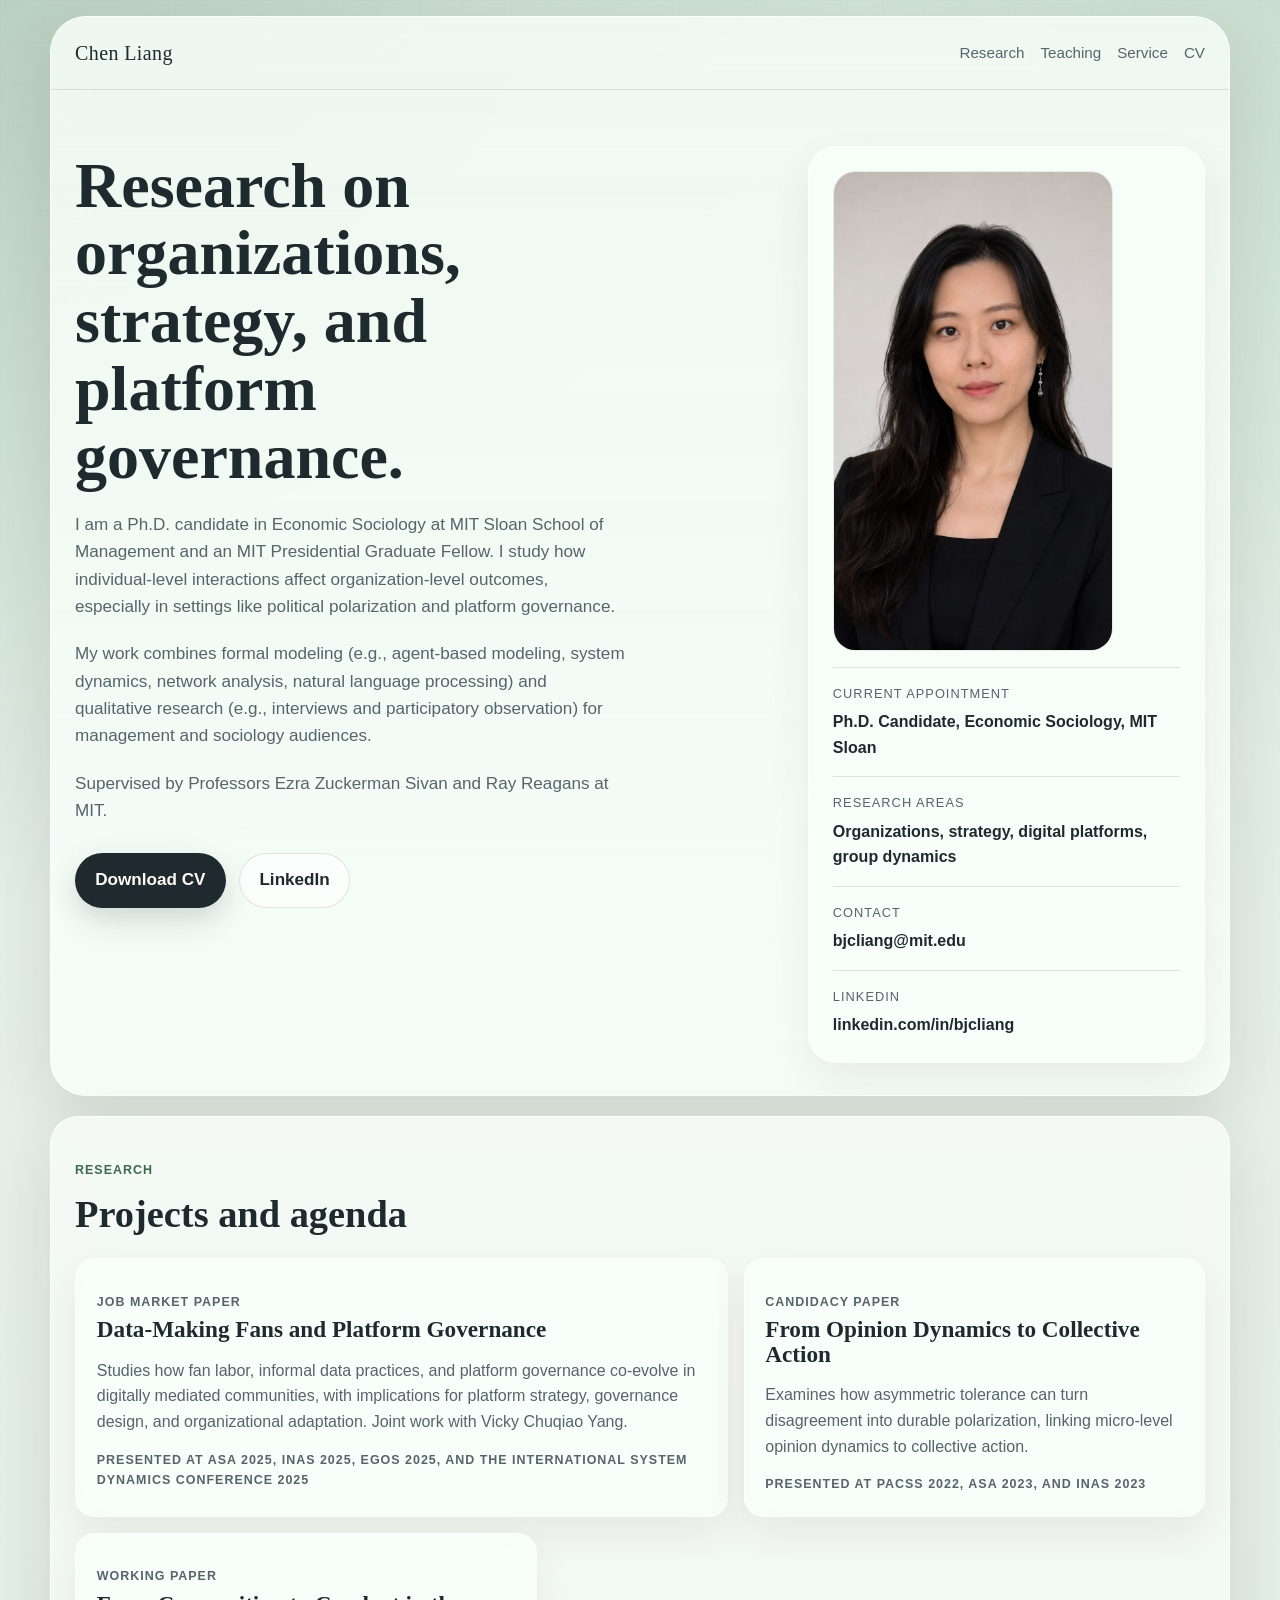
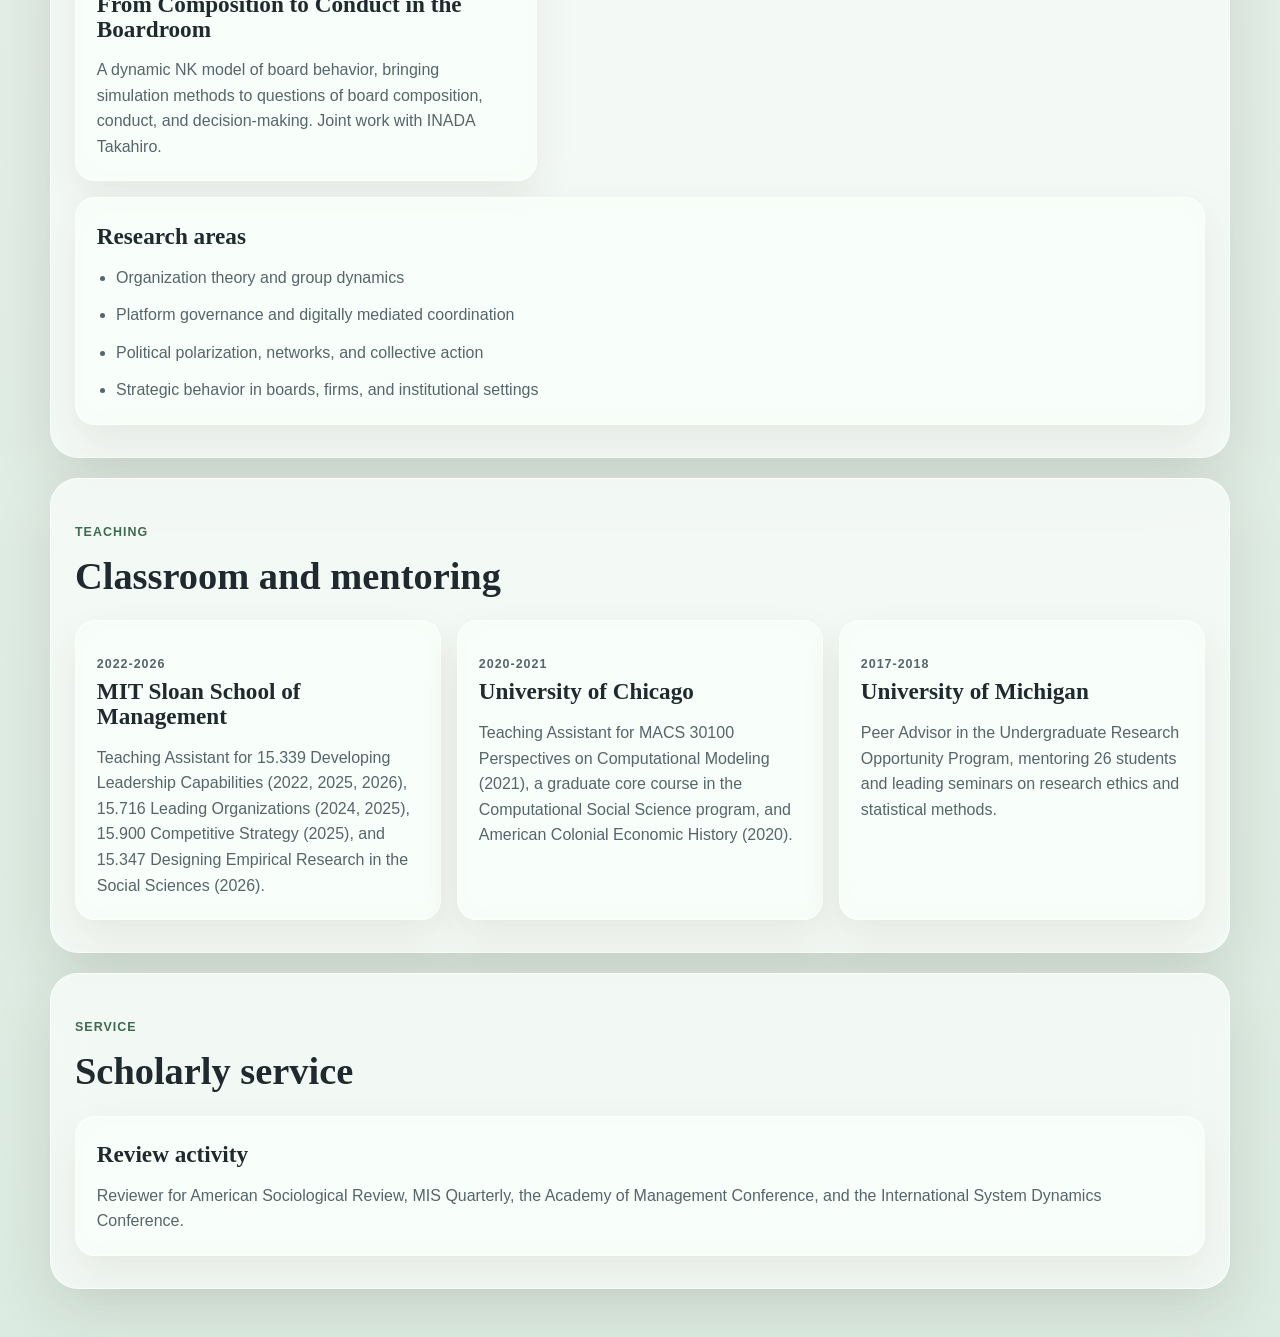
==== commit 67455efb: "Update faculty website copy" ====
--- a/index.html
+++ b/index.html
@@ -18,7 +18,7 @@
           <div class="toplinks">
             <a href="#research">Research</a>
             <a href="#teaching">Teaching</a>
-            <a href="#background">Background</a>
+            <a href="#service">Service</a>
             <a href="Chen_Liang_CV.pdf" target="_blank" rel="noreferrer">CV</a>
           </div>
         </nav>
@@ -30,14 +30,20 @@
             </h1>
             <p class="lede">
               I am a Ph.D. candidate in Economic Sociology at MIT Sloan School
-              of Management. I study how group dynamics, governance processes,
-              and digital infrastructures shape organizational and market
-              outcomes.
+              of Management and an MIT Presidential Graduate Fellow. I study
+              how individual-level interactions affect organization-level
+              outcomes, especially in settings like political polarization and
+              platform governance.
             </p>
             <p class="lede lede-secondary">
-              My work combines formal modeling, computational methods, and
-              field-informed inquiry for management and organizations
-              audiences.
+              My work combines formal modeling (e.g., agent-based modeling,
+              system dynamics, network analysis, natural language processing)
+              and qualitative research (e.g., interviews and participatory
+              observation) for management and sociology audiences.
+            </p>
+            <p class="lede lede-secondary">
+              Supervised by Professors Ezra Zuckerman Sivan and Ray Reagans at
+              MIT.
             </p>
             <div class="actions">
               <a class="button button-primary" href="Chen_Liang_CV.pdf" target="_blank" rel="noreferrer">Download CV</a>
@@ -63,10 +69,6 @@
                 <dd>Organizations, strategy, digital platforms, group dynamics</dd>
               </div>
               <div>
-                <dt>Methods</dt>
-                <dd>Agent-based modeling, system dynamics, NLP, network analysis</dd>
-              </div>
-              <div>
                 <dt>Contact</dt>
                 <dd>bjcliang@mit.edu</dd>
               </div>
@@ -80,14 +82,6 @@
       </header>
 
       <main>
-        <section class="section intro-strip">
-          <p>
-            I study how interaction-level mechanisms become organization-level
-            and field-level outcomes, especially in settings shaped by
-            polarization, coordination, and platform governance.
-          </p>
-        </section>
-
         <section class="section" id="research">
           <div class="section-heading">
             <p class="eyebrow">Research</p>
@@ -102,7 +96,7 @@
                 Studies how fan labor, informal data practices, and platform
                 governance co-evolve in digitally mediated communities, with
                 implications for platform strategy, governance design, and
-                organizational adaptation.
+                organizational adaptation. Joint work with Vicky Chuqiao Yang.
               </p>
               <p class="meta">
                 Presented at ASA 2025, INAS 2025, EGOS 2025, and the
@@ -116,8 +110,7 @@
               <p>
                 Examines how asymmetric tolerance can turn disagreement into
                 durable polarization, linking micro-level opinion dynamics to
-                collective action. Supervised by Ezra Zuckerman and Ray Reagans
-                at MIT.
+                collective action.
               </p>
               <p class="meta">
                 Presented at PaCSS 2022, ASA 2023, and INAS 2023
@@ -130,32 +123,20 @@
               <p>
                 A dynamic NK model of board behavior, bringing simulation
                 methods to questions of board composition, conduct, and
-                decision-making.
-              </p>
-            </article>
-          </div>
-
-          <div class="two-column">
-            <article class="panel">
-              <h3>Research areas</h3>
-              <ul class="clean-list">
-                <li>Organization theory and group dynamics</li>
-                <li>Platform governance and digitally mediated coordination</li>
-                <li>Political polarization, networks, and collective action</li>
-                <li>Strategic behavior in boards, firms, and institutional settings</li>
-              </ul>
-            </article>
-
-            <article class="panel">
-              <h3>Methods for management research</h3>
-              <ul class="clean-list">
-                <li>Social simulation, including agent-based models and system dynamics</li>
-                <li>Network analysis, NLP, econometrics, and machine learning</li>
-                <li>Field-informed qualitative inquiry and participatory observation</li>
-                <li>Python, R, Stata, and Vensim for computational and empirical research</li>
-              </ul>
-            </article>
-          </div>
+                decision-making. Joint work with INADA Takahiro.
+              </p>
+            </article>
+          </div>
+
+          <article class="panel panel-wide">
+            <h3>Research areas</h3>
+            <ul class="clean-list">
+              <li>Organization theory and group dynamics</li>
+              <li>Platform governance and digitally mediated coordination</li>
+              <li>Political polarization, networks, and collective action</li>
+              <li>Strategic behavior in boards, firms, and institutional settings</li>
+            </ul>
+          </article>
         </section>
 
         <section class="section" id="teaching">
@@ -169,8 +150,10 @@
               <p class="timeline-year">2022-2026</p>
               <h3>MIT Sloan School of Management</h3>
               <p>
-                Teaching Assistant for leadership, organizations, strategy, and
-                empirical research methods courses.
+                Teaching Assistant for 15.339 Developing Leadership
+                Capabilities (2022, 2025, 2026), 15.716 Leading Organizations
+                (2024, 2025), 15.900 Competitive Strategy (2025), and 15.347
+                Designing Empirical Research in the Social Sciences (2026).
               </p>
             </article>
 
@@ -178,8 +161,10 @@
               <p class="timeline-year">2020-2021</p>
               <h3>University of Chicago</h3>
               <p>
-                Teaching Assistant for computational modeling and economic
-                history courses.
+                Teaching Assistant for MACS 30100 Perspectives on Computational
+                Modeling (2021), a graduate core course in the Computational
+                Social Science program, and American Colonial Economic History
+                (2020).
               </p>
             </article>
 
@@ -187,55 +172,25 @@
               <p class="timeline-year">2017-2018</p>
               <h3>University of Michigan</h3>
               <p>
-                Mentored 26 students and led seminars on research ethics and
-                statistical methods.
-              </p>
-            </article>
-          </div>
-        </section>
-
-        <section class="section" id="background">
+                Peer Advisor in the Undergraduate Research Opportunity Program,
+                mentoring 26 students and leading seminars on research ethics
+                and statistical methods.
+              </p>
+            </article>
+          </div>
+        </section>
+
+        <section class="section" id="service">
           <div class="section-heading">
-            <p class="eyebrow">Background</p>
-            <h2>Research formation</h2>
-          </div>
-
-          <div class="three-up">
-            <article class="panel">
-              <h3>Business school fit</h3>
-              <p>
-                My training combines organizational sociology, computational
-                social science, and management-school teaching experience.
-              </p>
-            </article>
-
-            <article class="panel">
-              <h3>Empirical range</h3>
-              <p>
-                My research spans firms, political institutions, platform
-                communities, and global policy settings across MIT Sloan, the
-                MIT Center for Collective Intelligence, the University of
-                Chicago Knowledge Lab, AEI, and Peking University.
-              </p>
-            </article>
-
-            <article class="panel">
-              <h3>Scholarly service</h3>
-              <p>
-                Reviewer for American Sociological Review, MIS Quarterly, the
-                Academy of Management Conference, and the International System
-                Dynamics Conference.
-              </p>
-            </article>
-          </div>
-
-          <article class="panel panel-wide">
-            <h3>Cross-disciplinary perspective</h3>
+            <p class="eyebrow">Service</p>
+            <h2>Scholarly service</h2>
+          </div>
+          <article class="panel">
+            <h3>Review activity</h3>
             <p>
-              My academic path combines policy research, computational
-              modeling, and cross-national field experience. It shapes how I
-              study organizations as formal structures embedded in broader
-              social and governance environments.
+              Reviewer for American Sociological Review, MIS Quarterly, the
+              Academy of Management Conference, and the International System
+              Dynamics Conference.
             </p>
           </article>
         </section>
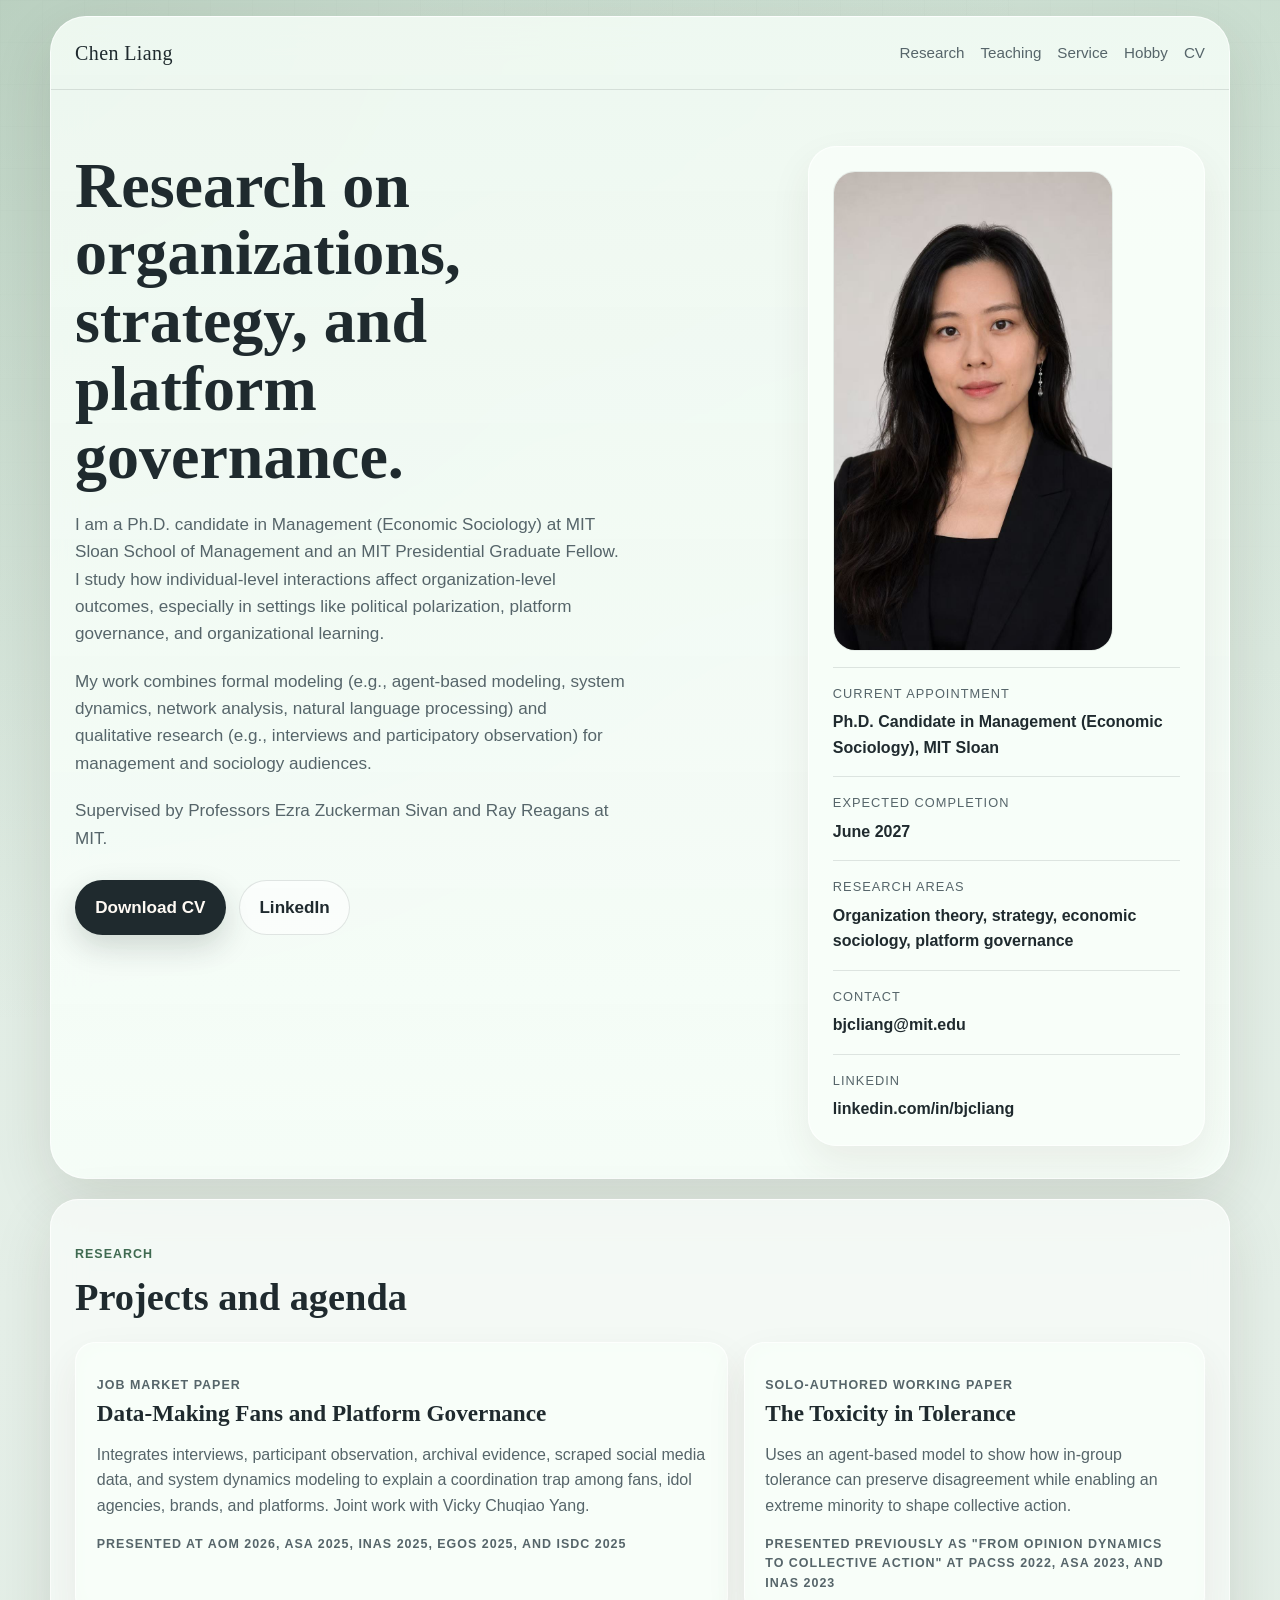
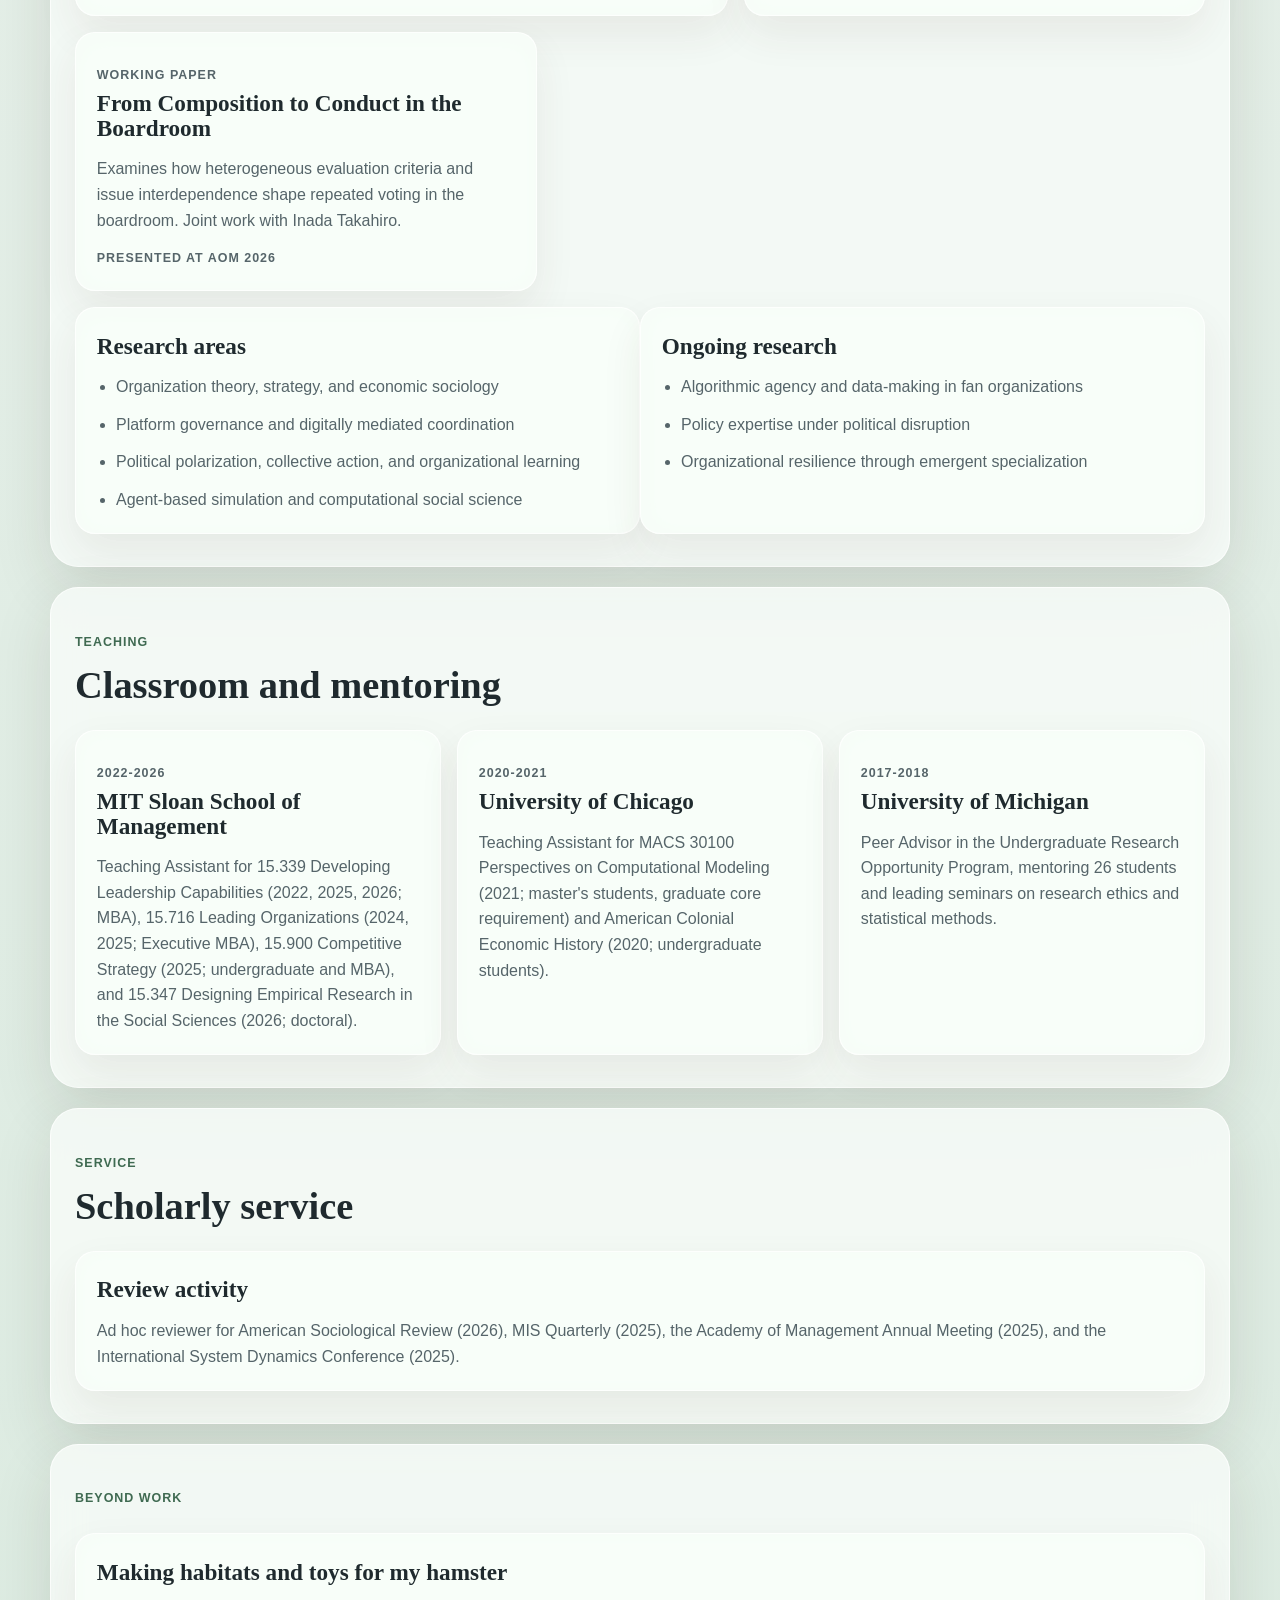
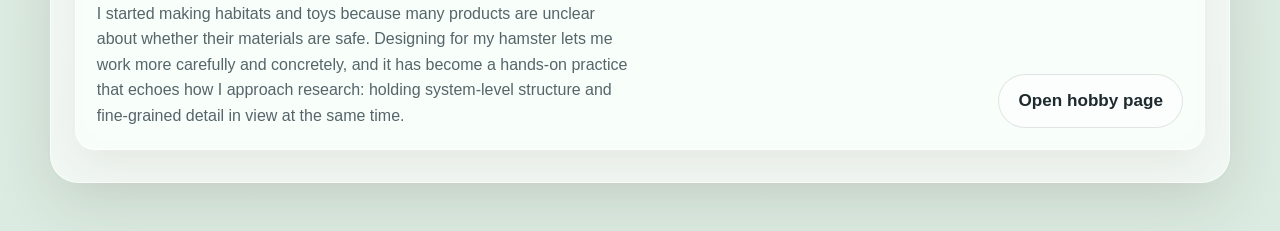
==== commit 21884856: "Add hobby page and refresh site copy" ====
--- a/index.html
+++ b/index.html
@@ -6,9 +6,9 @@
     <title>Chen Liang</title>
     <meta
       name="description"
-      content="Chen Liang is a Ph.D. candidate at MIT Sloan studying organizations, strategy, and platform governance with computational social science methods."
+      content="Chen Liang is a Ph.D. candidate in Management at MIT Sloan studying organizations, strategy, platform governance, and collective action."
     />
-    <link rel="stylesheet" href="styles.css?v=3" />
+    <link rel="stylesheet" href="styles.css?v=4" />
   </head>
   <body>
     <div class="page-shell">
@@ -19,6 +19,7 @@
             <a href="#research">Research</a>
             <a href="#teaching">Teaching</a>
             <a href="#service">Service</a>
+            <a href="hobby.html">Hobby</a>
             <a href="Chen_Liang_CV.pdf" target="_blank" rel="noreferrer">CV</a>
           </div>
         </nav>
@@ -29,11 +30,12 @@
               Research on organizations, strategy, and platform governance.
             </h1>
             <p class="lede">
-              I am a Ph.D. candidate in Economic Sociology at MIT Sloan School
-              of Management and an MIT Presidential Graduate Fellow. I study
-              how individual-level interactions affect organization-level
-              outcomes, especially in settings like political polarization and
-              platform governance.
+              I am a Ph.D. candidate in Management (Economic Sociology) at MIT
+              Sloan School of Management and an MIT Presidential Graduate
+              Fellow. I study how individual-level interactions affect
+              organization-level outcomes, especially in settings like
+              political polarization, platform governance, and organizational
+              learning.
             </p>
             <p class="lede lede-secondary">
               My work combines formal modeling (e.g., agent-based modeling,
@@ -62,11 +64,15 @@
             <dl class="profile-list">
               <div>
                 <dt>Current appointment</dt>
-                <dd>Ph.D. Candidate, Economic Sociology, MIT Sloan</dd>
+                <dd>Ph.D. Candidate in Management (Economic Sociology), MIT Sloan</dd>
+              </div>
+              <div>
+                <dt>Expected completion</dt>
+                <dd>June 2027</dd>
               </div>
               <div>
                 <dt>Research areas</dt>
-                <dd>Organizations, strategy, digital platforms, group dynamics</dd>
+                <dd>Organization theory, strategy, economic sociology, platform governance</dd>
               </div>
               <div>
                 <dt>Contact</dt>
@@ -93,27 +99,29 @@
               <p class="card-label">Job market paper</p>
               <h3>Data-Making Fans and Platform Governance</h3>
               <p>
-                Studies how fan labor, informal data practices, and platform
-                governance co-evolve in digitally mediated communities, with
-                implications for platform strategy, governance design, and
-                organizational adaptation. Joint work with Vicky Chuqiao Yang.
+                Integrates interviews, participant observation, archival
+                evidence, scraped social media data, and system dynamics
+                modeling to explain a coordination trap among fans, idol
+                agencies, brands, and platforms. Joint work with Vicky
+                Chuqiao Yang.
               </p>
               <p class="meta">
-                Presented at ASA 2025, INAS 2025, EGOS 2025, and the
-                International System Dynamics Conference 2025
+                Presented at AOM 2026, ASA 2025, INAS 2025, EGOS 2025, and
+                ISDC 2025
               </p>
             </article>
 
             <article class="feature-card">
-              <p class="card-label">Candidacy paper</p>
-              <h3>From Opinion Dynamics to Collective Action</h3>
-              <p>
-                Examines how asymmetric tolerance can turn disagreement into
-                durable polarization, linking micro-level opinion dynamics to
-                collective action.
+              <p class="card-label">Solo-authored working paper</p>
+              <h3>The Toxicity in Tolerance</h3>
+              <p>
+                Uses an agent-based model to show how in-group tolerance can
+                preserve disagreement while enabling an extreme minority to
+                shape collective action.
               </p>
               <p class="meta">
-                Presented at PaCSS 2022, ASA 2023, and INAS 2023
+                Presented previously as "From Opinion Dynamics to Collective
+                Action" at PaCSS 2022, ASA 2023, and INAS 2023
               </p>
             </article>
 
@@ -121,22 +129,34 @@
               <p class="card-label">Working paper</p>
               <h3>From Composition to Conduct in the Boardroom</h3>
               <p>
-                A dynamic NK model of board behavior, bringing simulation
-                methods to questions of board composition, conduct, and
-                decision-making. Joint work with INADA Takahiro.
-              </p>
-            </article>
-          </div>
-
-          <article class="panel panel-wide">
+                Examines how heterogeneous evaluation criteria and issue
+                interdependence shape repeated voting in the boardroom. Joint
+                work with Inada Takahiro.
+              </p>
+              <p class="meta">Presented at AOM 2026</p>
+            </article>
+          </div>
+
+          <div class="two-column">
+            <article class="panel">
             <h3>Research areas</h3>
             <ul class="clean-list">
-              <li>Organization theory and group dynamics</li>
+              <li>Organization theory, strategy, and economic sociology</li>
               <li>Platform governance and digitally mediated coordination</li>
-              <li>Political polarization, networks, and collective action</li>
-              <li>Strategic behavior in boards, firms, and institutional settings</li>
+              <li>Political polarization, collective action, and organizational learning</li>
+              <li>Agent-based simulation and computational social science</li>
             </ul>
-          </article>
+            </article>
+
+            <article class="panel">
+              <h3>Ongoing research</h3>
+              <ul class="clean-list">
+                <li>Algorithmic agency and data-making in fan organizations</li>
+                <li>Policy expertise under political disruption</li>
+                <li>Organizational resilience through emergent specialization</li>
+              </ul>
+            </article>
+          </div>
         </section>
 
         <section class="section" id="teaching">
@@ -151,9 +171,10 @@
               <h3>MIT Sloan School of Management</h3>
               <p>
                 Teaching Assistant for 15.339 Developing Leadership
-                Capabilities (2022, 2025, 2026), 15.716 Leading Organizations
-                (2024, 2025), 15.900 Competitive Strategy (2025), and 15.347
-                Designing Empirical Research in the Social Sciences (2026).
+                Capabilities (2022, 2025, 2026; MBA), 15.716 Leading
+                Organizations (2024, 2025; Executive MBA), 15.900 Competitive
+                Strategy (2025; undergraduate and MBA), and 15.347 Designing
+                Empirical Research in the Social Sciences (2026; doctoral).
               </p>
             </article>
 
@@ -162,9 +183,9 @@
               <h3>University of Chicago</h3>
               <p>
                 Teaching Assistant for MACS 30100 Perspectives on Computational
-                Modeling (2021), a graduate core course in the Computational
-                Social Science program, and American Colonial Economic History
-                (2020).
+                Modeling (2021; master's students, graduate core requirement)
+                and American Colonial Economic History (2020; undergraduate
+                students).
               </p>
             </article>
 
@@ -188,10 +209,30 @@
           <article class="panel">
             <h3>Review activity</h3>
             <p>
-              Reviewer for American Sociological Review, MIS Quarterly, the
-              Academy of Management Conference, and the International System
-              Dynamics Conference.
-            </p>
+              Ad hoc reviewer for American Sociological Review (2026), MIS
+              Quarterly (2025), the Academy of Management Annual Meeting
+              (2025), and the International System Dynamics Conference (2025).
+            </p>
+          </article>
+        </section>
+
+        <section class="section">
+          <div class="section-heading">
+            <p class="eyebrow">Beyond Work</p>
+          </div>
+          <article class="panel hobby-teaser">
+            <div>
+              <h3>Making habitats and toys for my hamster</h3>
+              <p>
+                I started making habitats and toys because many products are
+                unclear about whether their materials are safe. Designing for
+                my hamster lets me work more carefully and concretely, and it
+                has become a hands-on practice that echoes how I approach
+                research: holding system-level structure and fine-grained
+                detail in view at the same time.
+              </p>
+            </div>
+            <a class="button button-secondary" href="hobby.html">Open hobby page</a>
           </article>
         </section>
 
--- a/styles.css
+++ b/styles.css
@@ -287,6 +287,11 @@
   margin-top: 0.15rem;
 }
 
+#research .section-heading h2,
+#teaching .section-heading h2 {
+  white-space: nowrap;
+}
+
 .card-grid,
 .three-up {
   display: grid;
@@ -394,6 +399,71 @@
   max-width: 56ch;
 }
 
+.hobby-teaser {
+  display: flex;
+  justify-content: space-between;
+  align-items: end;
+  gap: 1.5rem;
+}
+
+.hobby-teaser p {
+  max-width: 60ch;
+}
+
+.hobby-hero .hero-grid {
+  align-items: start;
+}
+
+.hobby-main-image {
+  width: 100%;
+  max-width: none;
+  aspect-ratio: 4 / 3;
+  object-position: 72% 48%;
+  margin-bottom: 0;
+}
+
+.hobby-hero .hero-card {
+  align-self: start;
+}
+
+.hobby-gallery {
+  display: grid;
+  grid-template-columns: repeat(12, 1fr);
+  gap: 1rem;
+}
+
+.gallery-card {
+  grid-column: span 4;
+  margin: 0;
+  padding: 0.65rem;
+  border-radius: var(--radius-md);
+  background: rgba(248, 254, 249, 0.96);
+  border: 1px solid rgba(255, 255, 255, 0.72);
+  box-shadow: 0 18px 40px rgba(74, 57, 33, 0.08);
+}
+
+.gallery-card-wide {
+  grid-column: span 8;
+}
+
+.gallery-card img {
+  display: block;
+  width: 100%;
+  height: 100%;
+  min-height: 320px;
+  object-fit: cover;
+  border-radius: 16px;
+}
+
+.hobby-gallery-trio .gallery-card {
+  grid-column: span 4;
+}
+
+.hobby-gallery-trio .gallery-card img {
+  aspect-ratio: 1 / 1;
+  min-height: 0;
+}
+
 @keyframes rise-in {
   from {
     opacity: 0;
@@ -409,19 +479,23 @@
 @media (max-width: 980px) {
   .hero-grid,
   .contact-panel,
-  .timeline-item {
+  .timeline-item,
+  .hobby-teaser {
     grid-template-columns: 1fr;
   }
 
   .card-grid,
   .two-column,
   .three-up,
-  .teaching-row {
+  .teaching-row,
+  .hobby-gallery {
     grid-template-columns: 1fr;
   }
 
   .feature-card,
-  .feature-card-large {
+  .feature-card-large,
+  .gallery-card,
+  .gallery-card-wide {
     grid-column: auto;
   }
 
@@ -451,4 +525,9 @@
   .hero-copy h1 {
     max-width: none;
   }
-}
+
+  #research .section-heading h2,
+  #teaching .section-heading h2 {
+    white-space: normal;
+  }
+}
